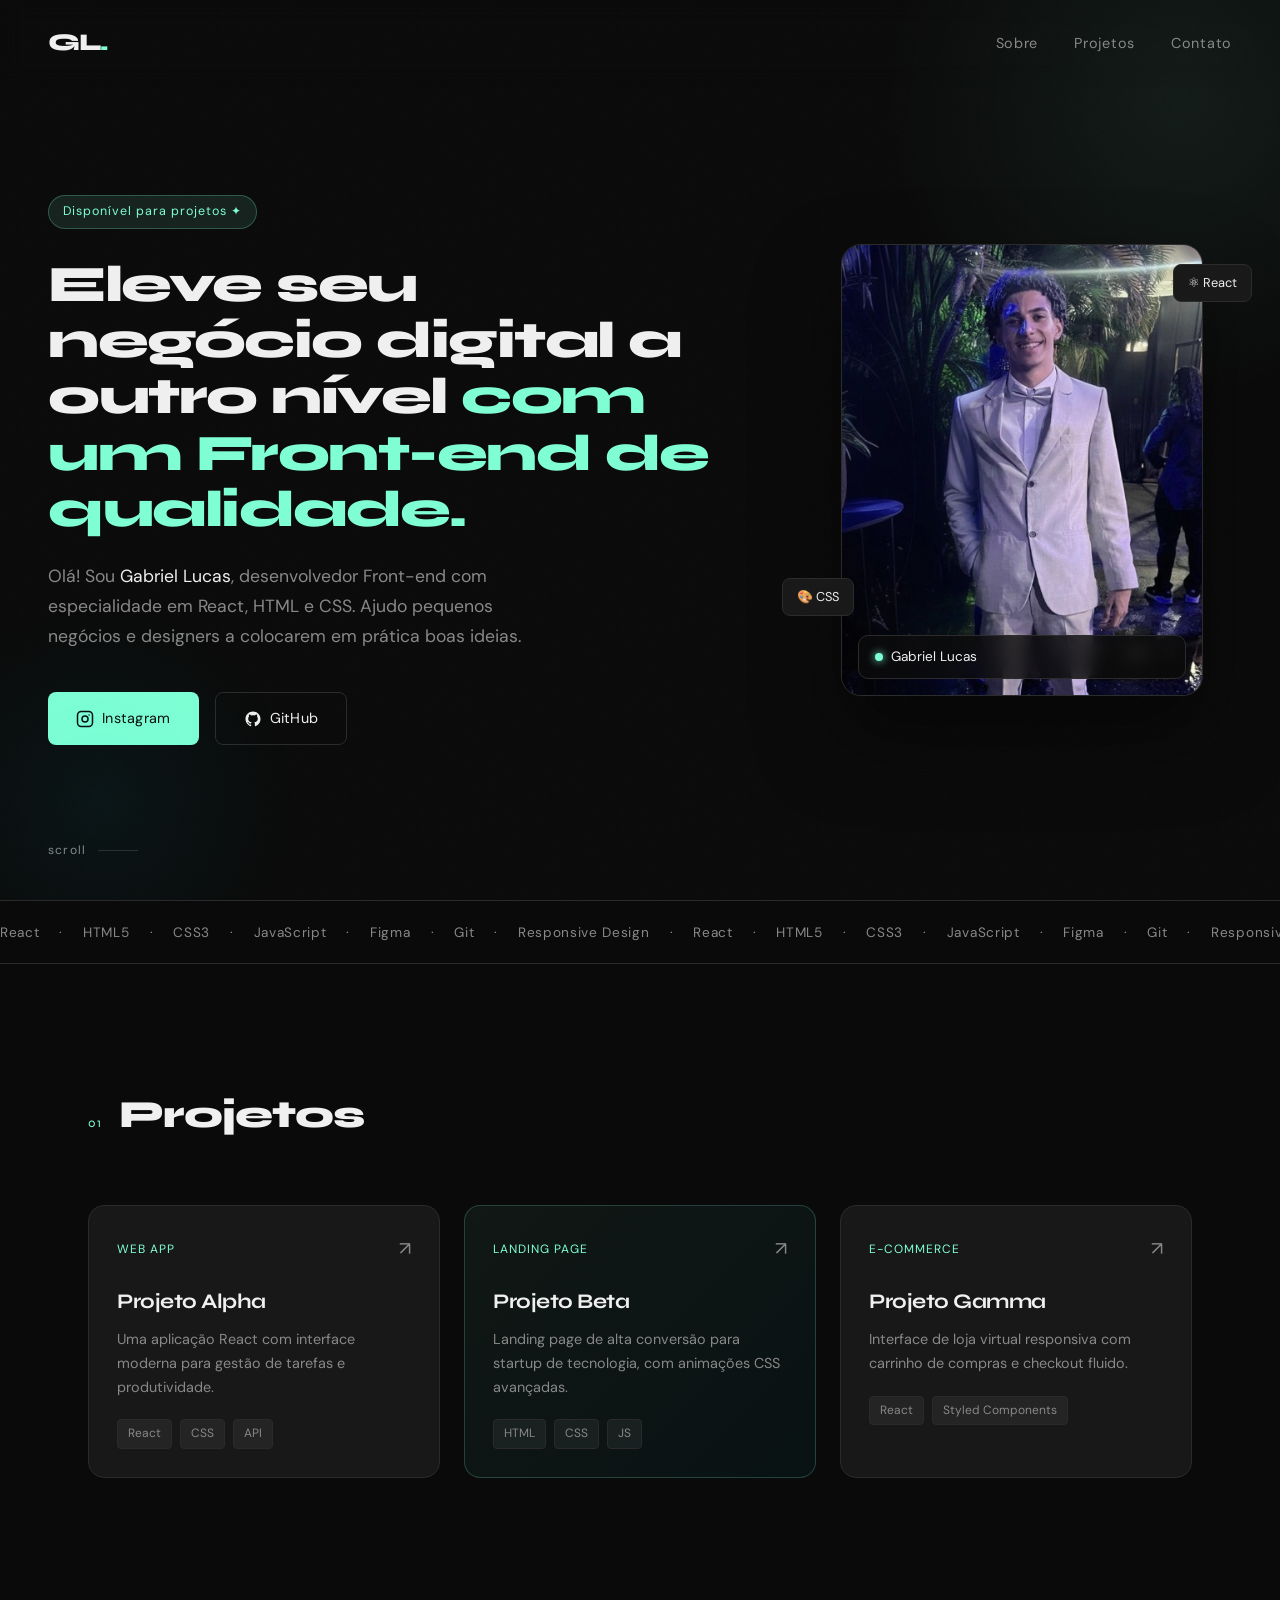
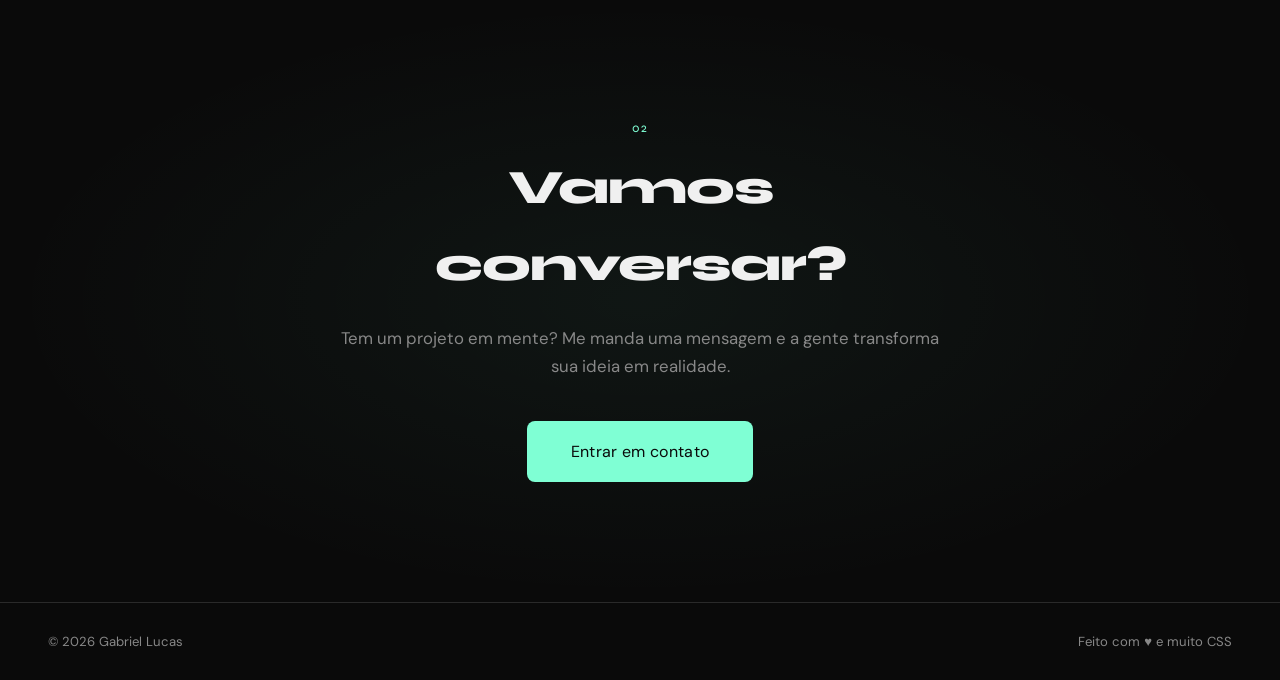
==== index.html @ 49e3d890 "Portfolio" ====
<!DOCTYPE html>
<html lang="pt-br">
<head>
    <meta charset="UTF-8">
    <meta name="viewport" content="width=device-width, initial-scale=1.0">
    <title>Gabriel Lucas — Front-end Developer</title>
    <link rel="preconnect" href="https://fonts.googleapis.com">
    <link href="https://fonts.googleapis.com/css2?family=Syne:wght@400;700;800&family=DM+Sans:ital,wght@0,300;0,400;1,300&display=swap" rel="stylesheet">
    <link rel="stylesheet" href="style.css">
</head>
<body>

    <div class="noise"></div>

    <header>
        <nav>
            <span class="logo">GL<span class="dot">.</span></span>
            <ul>
                <li><a href="#sobre">Sobre</a></li>
                <li><a href="#projetos">Projetos</a></li>
                <li><a href="#contato">Contato</a></li>
            </ul>
        </nav>
    </header>

    <main>
        <!-- HERO -->
        <section class="hero" id="sobre">
            <div class="hero-grid">
                <div class="hero-text">
                    <span class="tag">Disponível para projetos ✦</span>
                    <h1>
                        Eleve seu negócio digital a outro nível
                        <em>com um Front-end de qualidade.</em>
                    </h1>
                    <p>
                        Olá! Sou <strong>Gabriel Lucas</strong>, desenvolvedor Front-end com especialidade em React, HTML e CSS. Ajudo pequenos negócios e designers a colocarem em prática boas ideias.
                    </p>
                    <div class="hero-actions">
                        <a href="https://www.instagram.com/_gabriellucasxp/" class="btn btn-primary" target="_blank">
                            <svg width="18" height="18" fill="none" viewBox="0 0 24 24"><rect x="2" y="2" width="20" height="20" rx="5" stroke="currentColor" stroke-width="2"/><circle cx="12" cy="12" r="4" stroke="currentColor" stroke-width="2"/><circle cx="17.5" cy="6.5" r="1" fill="currentColor"/></svg>
                            Instagram
                        </a>
                        <a href="https://github.com/Biel0603" class="btn btn-outline" target="_blank">
                            <svg width="18" height="18" fill="currentColor" viewBox="0 0 24 24"><path d="M12 2C6.477 2 2 6.484 2 12.017c0 4.425 2.865 8.18 6.839 9.504.5.092.682-.217.682-.483 0-.237-.008-.868-.013-1.703-2.782.605-3.369-1.343-3.369-1.343-.454-1.158-1.11-1.466-1.11-1.466-.908-.62.069-.608.069-.608 1.003.07 1.531 1.032 1.531 1.032.892 1.53 2.341 1.088 2.91.832.092-.647.35-1.088.636-1.338-2.22-.253-4.555-1.113-4.555-4.951 0-1.093.39-1.988 1.029-2.688-.103-.253-.446-1.272.098-2.65 0 0 .84-.27 2.75 1.026A9.564 9.564 0 0112 6.844c.85.004 1.705.115 2.504.337 1.909-1.296 2.747-1.027 2.747-1.027.546 1.379.202 2.398.1 2.651.64.7 1.028 1.595 1.028 2.688 0 3.848-2.339 4.695-4.566 4.943.359.309.678.92.678 1.855 0 1.338-.012 2.419-.012 2.747 0 .268.18.58.688.482A10.019 10.019 0 0022 12.017C22 6.484 17.522 2 12 2z"/></svg>
                            GitHub
                        </a>
                    </div>
                </div>

                <div class="hero-image-wrap">
                    <div class="hero-image-card">
                        <img src="WhatsApp Image 2026-03-03 at 21.47.49.jpeg" alt="Foto de Gabriel Lucas">
                        <div class="card-label">
                            <span class="status-dot"></span>
                            Gabriel Lucas
                        </div>
                    </div>
                    <div class="floating-badge badge-react">⚛ React</div>
                    <div class="floating-badge badge-css">🎨 CSS</div>
                </div>
            </div>

            <div class="scroll-hint">
                <span>scroll</span>
                <div class="scroll-line"></div>
            </div>
        </section>

        <!-- SKILLS -->
        <section class="skills-bar">
            <div class="skills-track">
                <span>React</span><span>·</span>
                <span>HTML5</span><span>·</span>
                <span>CSS3</span><span>·</span>
                <span>JavaScript</span><span>·</span>
                <span>Figma</span><span>·</span>
                <span>Git</span><span>·</span>
                <span>Responsive Design</span><span>·</span>
                <span>React</span><span>·</span>
                <span>HTML5</span><span>·</span>
                <span>CSS3</span><span>·</span>
                <span>JavaScript</span><span>·</span>
                <span>Figma</span><span>·</span>
                <span>Git</span><span>·</span>
                <span>Responsive Design</span><span>·</span>
            </div>
        </section>

        <!-- PROJETOS -->
        <section class="projects" id="projetos">
            <div class="section-header">
                <span class="section-num">01</span>
                <h2>Projetos</h2>
            </div>
            <div class="projects-grid">
                <article class="project-card">
                    <div class="project-top">
                        <span class="project-type">Web App</span>
                        <a href="#" class="project-link">↗</a>
                    </div>
                    <h3>Projeto Alpha</h3>
                    <p>Uma aplicação React com interface moderna para gestão de tarefas e produtividade.</p>
                    <div class="project-tags">
                        <span>React</span><span>CSS</span><span>API</span>
                    </div>
                </article>
                <article class="project-card card-accent">
                    <div class="project-top">
                        <span class="project-type">Landing Page</span>
                        <a href="#" class="project-link">↗</a>
                    </div>
                    <h3>Projeto Beta</h3>
                    <p>Landing page de alta conversão para startup de tecnologia, com animações CSS avançadas.</p>
                    <div class="project-tags">
                        <span>HTML</span><span>CSS</span><span>JS</span>
                    </div>
                </article>
                <article class="project-card">
                    <div class="project-top">
                        <span class="project-type">E-commerce</span>
                        <a href="#" class="project-link">↗</a>
                    </div>
                    <h3>Projeto Gamma</h3>
                    <p>Interface de loja virtual responsiva com carrinho de compras e checkout fluido.</p>
                    <div class="project-tags">
                        <span>React</span><span>Styled Components</span>
                    </div>
                </article>
            </div>
        </section>

        <!-- CONTATO -->
        <section class="contact" id="contato">
            <div class="contact-inner">
                <span class="section-num">02</span>
                <h2>Vamos conversar?</h2>
                <p>Tem um projeto em mente? Me manda uma mensagem e a gente transforma sua ideia em realidade.</p>
                <a href="https://www.instagram.com/_gabriellucasxp/" class="btn btn-primary btn-large" target="_blank">Entrar em contato</a>
            </div>
        </section>
    </main>

    <footer>
        <span>© 2026 Gabriel Lucas</span>
        <span>Feito com ♥ e muito CSS</span>
    </footer>

</body>
</html>
---- style.css ----
/* ===========================
   RESET & VARIABLES
   =========================== */
*, *::before, *::after {
    margin: 0;
    padding: 0;
    box-sizing: border-box;
}

:root {
    --bg: #0a0a0a;
    --bg2: #111111;
    --surface: #181818;
    --border: #2a2a2a;
    --accent: #7fffd4;
    --accent2: #00e5ff;
    --text: #f0f0f0;
    --text-muted: #888;
    --font-display: 'Syne', sans-serif;
    --font-body: 'DM Sans', sans-serif;
}

html { scroll-behavior: smooth; }

body {
    background: var(--bg);
    color: var(--text);
    font-family: var(--font-body);
    font-size: 16px;
    line-height: 1.6;
    overflow-x: hidden;
}

/* Grain overlay */
.noise {
    position: fixed;
    inset: 0;
    z-index: 999;
    pointer-events: none;
    opacity: 0.025;
    background-image: url("data:image/svg+xml,%3Csvg viewBox='0 0 256 256' xmlns='http://www.w3.org/2000/svg'%3E%3Cfilter id='noise'%3E%3CfeTurbulence type='fractalNoise' baseFrequency='0.9' numOctaves='4' stitchTiles='stitch'/%3E%3C/filter%3E%3Crect width='100%25' height='100%25' filter='url(%23noise)'/%3E%3C/svg%3E");
    background-size: 200px;
}

/* ===========================
   HEADER / NAV
   =========================== */
header {
    position: fixed;
    top: 0;
    width: 100%;
    z-index: 100;
    padding: 24px 48px;
    display: flex;
    align-items: center;
    backdrop-filter: blur(12px);
    border-bottom: 1px solid transparent;
    transition: border-color 0.3s, background 0.3s;
}

header.scrolled {
    background: rgba(10,10,10,0.85);
    border-color: var(--border);
}

nav {
    display: flex;
    align-items: center;
    justify-content: space-between;
    width: 100%;
    max-width: 1200px;
    margin: auto;
}

.logo {
    font-family: var(--font-display);
    font-size: 1.5rem;
    font-weight: 800;
    letter-spacing: -1px;
}

.dot { color: var(--accent); }

nav ul {
    display: flex;
    gap: 36px;
    list-style: none;
}

nav a {
    text-decoration: none;
    color: var(--text-muted);
    font-size: 0.9rem;
    letter-spacing: 0.05em;
    transition: color 0.2s;
}

nav a:hover { color: var(--accent); }

/* ===========================
   HERO
   =========================== */
.hero {
    min-height: 100vh;
    display: flex;
    flex-direction: column;
    justify-content: center;
    padding: 120px 48px 80px;
    position: relative;
    overflow: hidden;
}

/* Background glow blobs */
.hero::before {
    content: '';
    position: absolute;
    top: -200px;
    right: -200px;
    width: 600px;
    height: 600px;
    background: radial-gradient(circle, rgba(127,255,212,0.07) 0%, transparent 70%);
    pointer-events: none;
}

.hero::after {
    content: '';
    position: absolute;
    bottom: -100px;
    left: -100px;
    width: 400px;
    height: 400px;
    background: radial-gradient(circle, rgba(0,229,255,0.05) 0%, transparent 70%);
    pointer-events: none;
}

.hero-grid {
    max-width: 1200px;
    margin: auto;
    display: grid;
    grid-template-columns: 1fr 420px;
    gap: 80px;
    align-items: center;
}

.tag {
    display: inline-block;
    background: rgba(127,255,212,0.1);
    border: 1px solid rgba(127,255,212,0.25);
    color: var(--accent);
    font-size: 0.78rem;
    letter-spacing: 0.08em;
    padding: 6px 14px;
    border-radius: 100px;
    margin-bottom: 28px;
    animation: fadeUp 0.6s ease both;
}

h1 {
    font-family: var(--font-display);
    font-size: clamp(2.2rem, 4vw, 3.6rem);
    font-weight: 800;
    line-height: 1.1;
    letter-spacing: -1.5px;
    margin-bottom: 24px;
    animation: fadeUp 0.6s 0.1s ease both;
}

h1 em {
    font-style: normal;
    color: var(--accent);
}

.hero-text p {
    font-size: 1.1rem;
    color: var(--text-muted);
    max-width: 520px;
    line-height: 1.7;
    margin-bottom: 40px;
    animation: fadeUp 0.6s 0.2s ease both;
}

.hero-text p strong {
    color: var(--text);
    font-weight: 400;
}

.hero-actions {
    display: flex;
    gap: 16px;
    flex-wrap: wrap;
    animation: fadeUp 0.6s 0.3s ease both;
}

/* ===========================
   BUTTONS
   =========================== */
.btn {
    display: inline-flex;
    align-items: center;
    gap: 8px;
    padding: 14px 28px;
    border-radius: 8px;
    font-family: var(--font-body);
    font-size: 0.9rem;
    font-weight: 400;
    text-decoration: none;
    cursor: pointer;
    transition: all 0.2s;
    letter-spacing: 0.02em;
}

.btn-primary {
    background: var(--accent);
    color: #0a0a0a;
}

.btn-primary:hover {
    background: #a0ffe6;
    transform: translateY(-2px);
    box-shadow: 0 8px 30px rgba(127,255,212,0.25);
}

.btn-outline {
    background: transparent;
    color: var(--text);
    border: 1px solid var(--border);
}

.btn-outline:hover {
    border-color: var(--accent);
    color: var(--accent);
    transform: translateY(-2px);
}

.btn-large {
    padding: 18px 44px;
    font-size: 1rem;
}

/* ===========================
   HERO IMAGE
   =========================== */
.hero-image-wrap {
    position: relative;
    display: flex;
    justify-content: center;
    animation: fadeUp 0.6s 0.2s ease both;
}

.hero-image-card {
    position: relative;
    border-radius: 20px;
    overflow: hidden;
    border: 1px solid var(--border);
    box-shadow: 0 40px 80px rgba(0,0,0,0.5);
}

.hero-image-card img {
    width: 100%;
    max-width: 360px;
    display: block;
    object-fit: cover;
    aspect-ratio: 4/5;
    filter: grayscale(20%);
    transition: filter 0.4s;
}

.hero-image-card:hover img { filter: grayscale(0%); }

.card-label {
    position: absolute;
    bottom: 16px;
    left: 16px;
    right: 16px;
    background: rgba(10,10,10,0.8);
    backdrop-filter: blur(8px);
    border: 1px solid var(--border);
    border-radius: 10px;
    padding: 10px 16px;
    font-size: 0.85rem;
    display: flex;
    align-items: center;
    gap: 8px;
}

.status-dot {
    width: 8px; height: 8px;
    background: var(--accent);
    border-radius: 50%;
    box-shadow: 0 0 8px var(--accent);
    animation: pulse 2s infinite;
}

.floating-badge {
    position: absolute;
    background: var(--surface);
    border: 1px solid var(--border);
    border-radius: 8px;
    padding: 8px 14px;
    font-size: 0.8rem;
    white-space: nowrap;
    animation: float 3s ease-in-out infinite;
}

.badge-react {
    top: 20px;
    right: -20px;
}

.badge-css {
    bottom: 80px;
    left: -30px;
    animation-delay: 1.5s;
}

/* ===========================
   SCROLL HINT
   =========================== */
.scroll-hint {
    position: absolute;
    bottom: 40px;
    left: 48px;
    display: flex;
    align-items: center;
    gap: 12px;
    color: var(--text-muted);
    font-size: 0.75rem;
    letter-spacing: 0.1em;
}

.scroll-line {
    width: 40px;
    height: 1px;
    background: var(--border);
    position: relative;
    overflow: hidden;
}

.scroll-line::after {
    content: '';
    position: absolute;
    top: 0;
    left: -100%;
    width: 100%;
    height: 100%;
    background: var(--accent);
    animation: scrollSlide 2s ease-in-out infinite;
}

/* ===========================
   SKILLS BAR
   =========================== */
.skills-bar {
    border-top: 1px solid var(--border);
    border-bottom: 1px solid var(--border);
    padding: 18px 0;
    overflow: hidden;
    white-space: nowrap;
}

.skills-track {
    display: inline-flex;
    gap: 20px;
    animation: marquee 20s linear infinite;
    color: var(--text-muted);
    font-size: 0.85rem;
    letter-spacing: 0.05em;
}

/* ===========================
   PROJECTS
   =========================== */
.projects {
    padding: 120px 48px;
    max-width: 1200px;
    margin: auto;
}

.section-header {
    display: flex;
    align-items: baseline;
    gap: 16px;
    margin-bottom: 60px;
}

.section-num {
    font-family: var(--font-display);
    font-size: 0.8rem;
    color: var(--accent);
    letter-spacing: 0.1em;
}

.section-header h2 {
    font-family: var(--font-display);
    font-size: clamp(2rem, 3vw, 2.8rem);
    font-weight: 800;
    letter-spacing: -1px;
}

.projects-grid {
    display: grid;
    grid-template-columns: repeat(auto-fill, minmax(300px, 1fr));
    gap: 24px;
}

.project-card {
    background: var(--surface);
    border: 1px solid var(--border);
    border-radius: 16px;
    padding: 28px;
    transition: border-color 0.3s, transform 0.3s;
    cursor: pointer;
}

.project-card:hover {
    border-color: rgba(127,255,212,0.35);
    transform: translateY(-4px);
}

.card-accent {
    background: linear-gradient(135deg, rgba(127,255,212,0.06), rgba(0,229,255,0.04));
    border-color: rgba(127,255,212,0.2);
}

.project-top {
    display: flex;
    align-items: center;
    justify-content: space-between;
    margin-bottom: 20px;
}

.project-type {
    font-size: 0.75rem;
    color: var(--accent);
    letter-spacing: 0.08em;
    text-transform: uppercase;
}

.project-link {
    font-size: 1.2rem;
    color: var(--text-muted);
    text-decoration: none;
    transition: color 0.2s, transform 0.2s;
    display: inline-block;
}

.project-link:hover {
    color: var(--accent);
    transform: translate(3px, -3px);
}

.project-card h3 {
    font-family: var(--font-display);
    font-size: 1.3rem;
    font-weight: 700;
    margin-bottom: 10px;
    letter-spacing: -0.5px;
}

.project-card p {
    color: var(--text-muted);
    font-size: 0.9rem;
    line-height: 1.65;
    margin-bottom: 20px;
}

.project-tags {
    display: flex;
    gap: 8px;
    flex-wrap: wrap;
}

.project-tags span {
    background: rgba(255,255,255,0.05);
    border: 1px solid var(--border);
    border-radius: 4px;
    padding: 4px 10px;
    font-size: 0.75rem;
    color: var(--text-muted);
}

/* ===========================
   CONTACT
   =========================== */
.contact {
    padding: 120px 48px;
    display: flex;
    justify-content: center;
    text-align: center;
    position: relative;
    overflow: hidden;
}

.contact::before {
    content: '';
    position: absolute;
    inset: 0;
    background: radial-gradient(ellipse at center, rgba(127,255,212,0.05) 0%, transparent 70%);
    pointer-events: none;
}

.contact-inner {
    max-width: 600px;
    position: relative;
}

.contact-inner .section-num {
    display: block;
    margin-bottom: 12px;
}

.contact-inner h2 {
    font-family: var(--font-display);
    font-size: clamp(2rem, 4vw, 3rem);
    font-weight: 800;
    letter-spacing: -1px;
    margin-bottom: 20px;
}

.contact-inner p {
    color: var(--text-muted);
    font-size: 1.05rem;
    margin-bottom: 40px;
    line-height: 1.7;
}

/* ===========================
   FOOTER
   =========================== */
footer {
    border-top: 1px solid var(--border);
    padding: 28px 48px;
    display: flex;
    justify-content: space-between;
    align-items: center;
    font-size: 0.82rem;
    color: var(--text-muted);
    max-width: 100%;
}

/* ===========================
   ANIMATIONS
   =========================== */
@keyframes fadeUp {
    from { opacity: 0; transform: translateY(24px); }
    to   { opacity: 1; transform: translateY(0); }
}

@keyframes float {
    0%, 100% { transform: translateY(0px); }
    50%       { transform: translateY(-8px); }
}

@keyframes pulse {
    0%, 100% { opacity: 1; }
    50%       { opacity: 0.4; }
}

@keyframes scrollSlide {
    0%   { left: -100%; }
    100% { left: 100%; }
}

@keyframes marquee {
    from { transform: translateX(0); }
    to   { transform: translateX(-50%); }
}

/* ===========================
   RESPONSIVE
   =========================== */
@media (max-width: 900px) {
    header { padding: 20px 24px; }

    .hero { padding: 100px 24px 80px; }

    .hero-grid {
        grid-template-columns: 1fr;
        gap: 48px;
    }

    .hero-image-wrap { order: -1; }

    .hero-image-card img { max-width: 280px; }

    .badge-react { right: 10px; }
    .badge-css   { left: 10px; }

    .scroll-hint { display: none; }

    .projects { padding: 80px 24px; }
    .contact  { padding: 80px 24px; }
    footer    { padding: 24px; flex-direction: column; gap: 8px; }

    nav ul { display: none; }
}
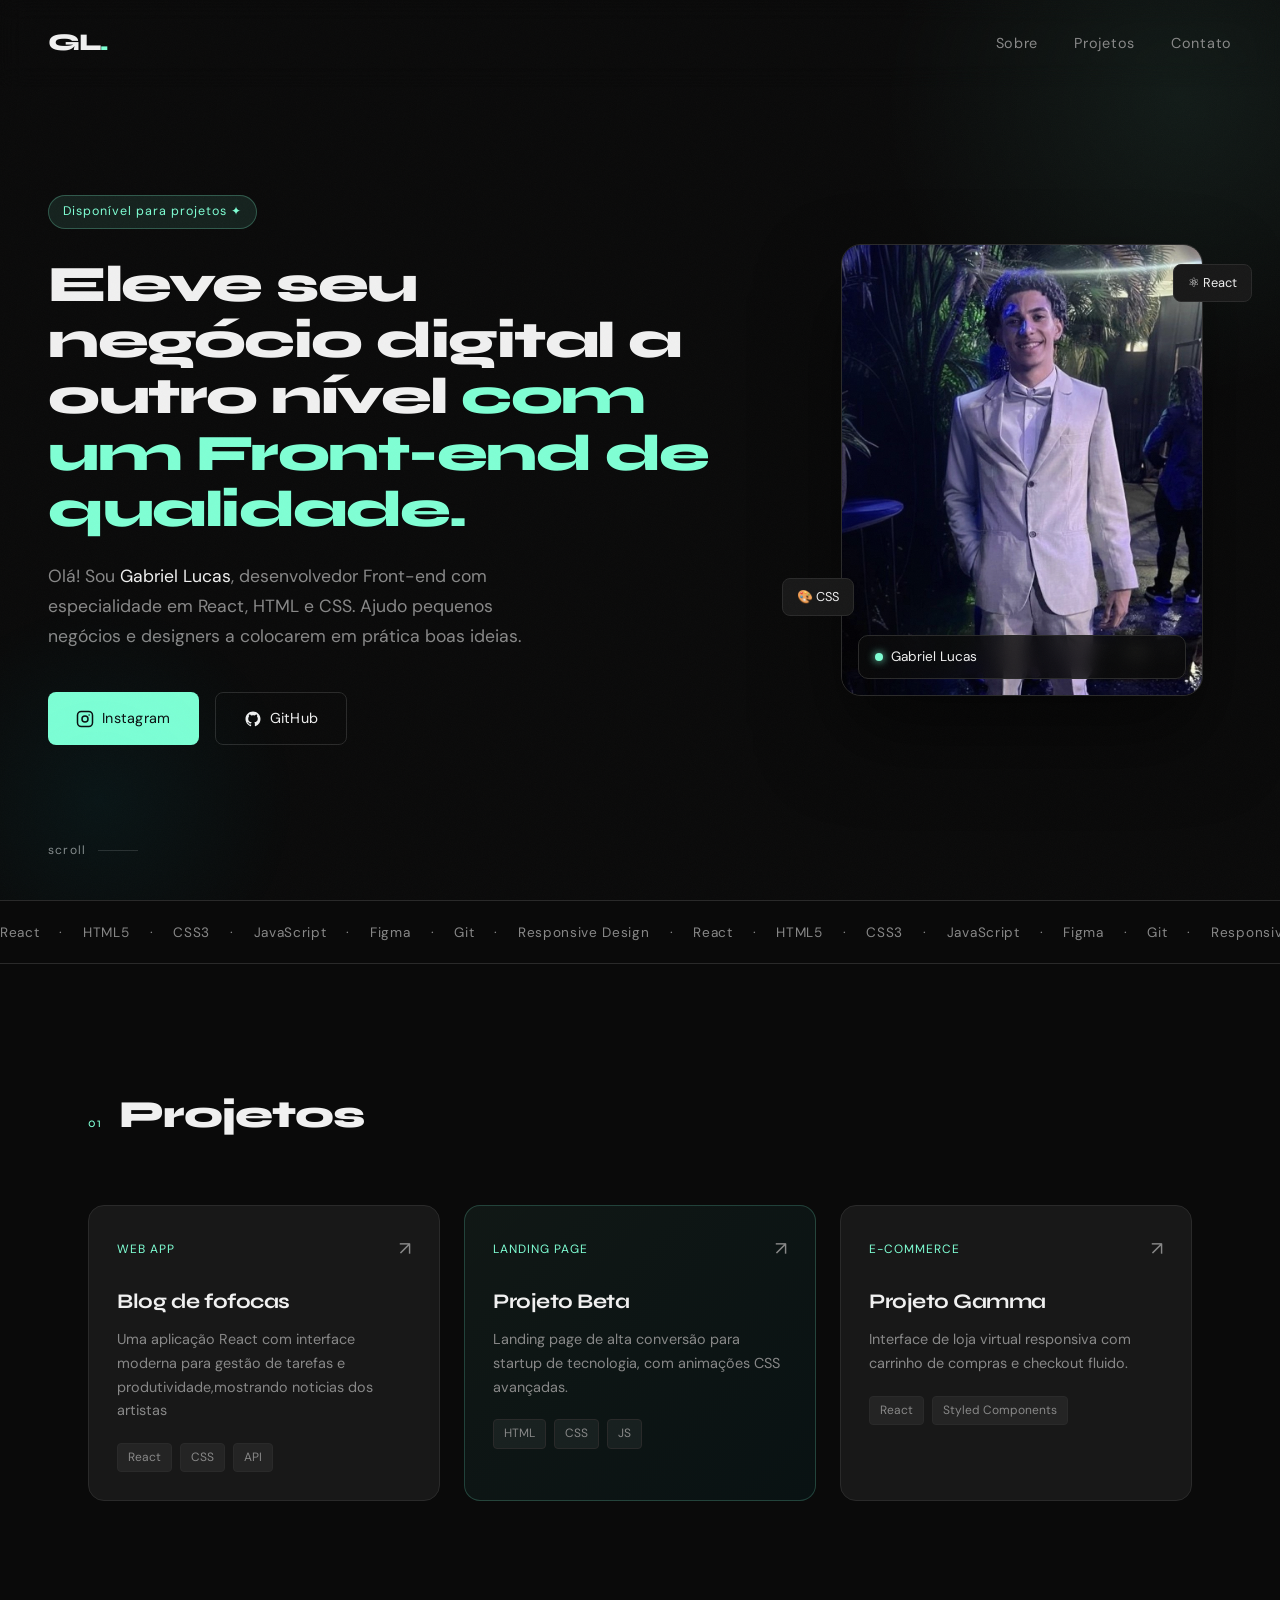
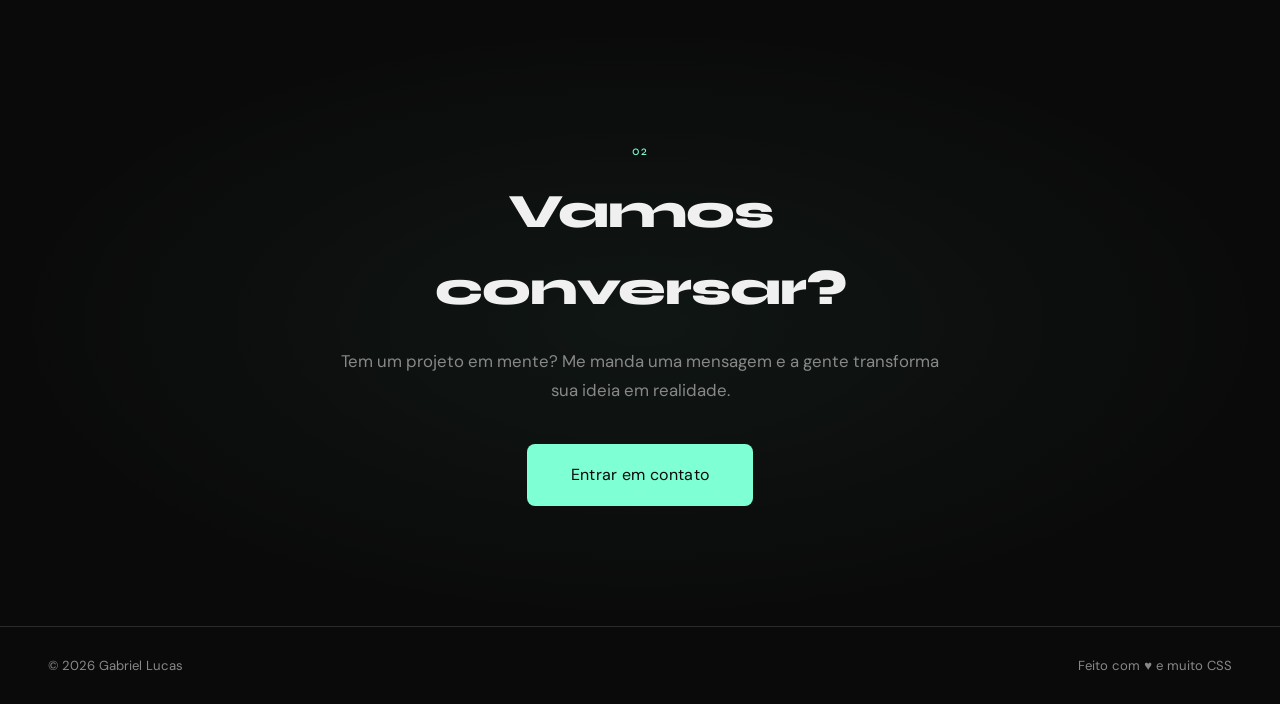
==== commit 9ee38b14: "Portfolio" ====
--- a/index.html
+++ b/index.html
@@ -99,8 +99,8 @@
                         <span class="project-type">Web App</span>
                         <a href="#" class="project-link">↗</a>
                     </div>
-                    <h3>Projeto Alpha</h3>
-                    <p>Uma aplicação React com interface moderna para gestão de tarefas e produtividade.</p>
+                    <h3>Blog de fofocas</h3>
+                    <p>Uma aplicação React com interface moderna para gestão de tarefas e produtividade,mostrando noticias dos artistas</p>
                     <div class="project-tags">
                         <span>React</span><span>CSS</span><span>API</span>
                     </div>
@@ -145,6 +145,6 @@
         <span>© 2026 Gabriel Lucas</span>
         <span>Feito com ♥ e muito CSS</span>
     </footer>
-
+    <script src="protifolio.js"></script>
 </body>
 </html>
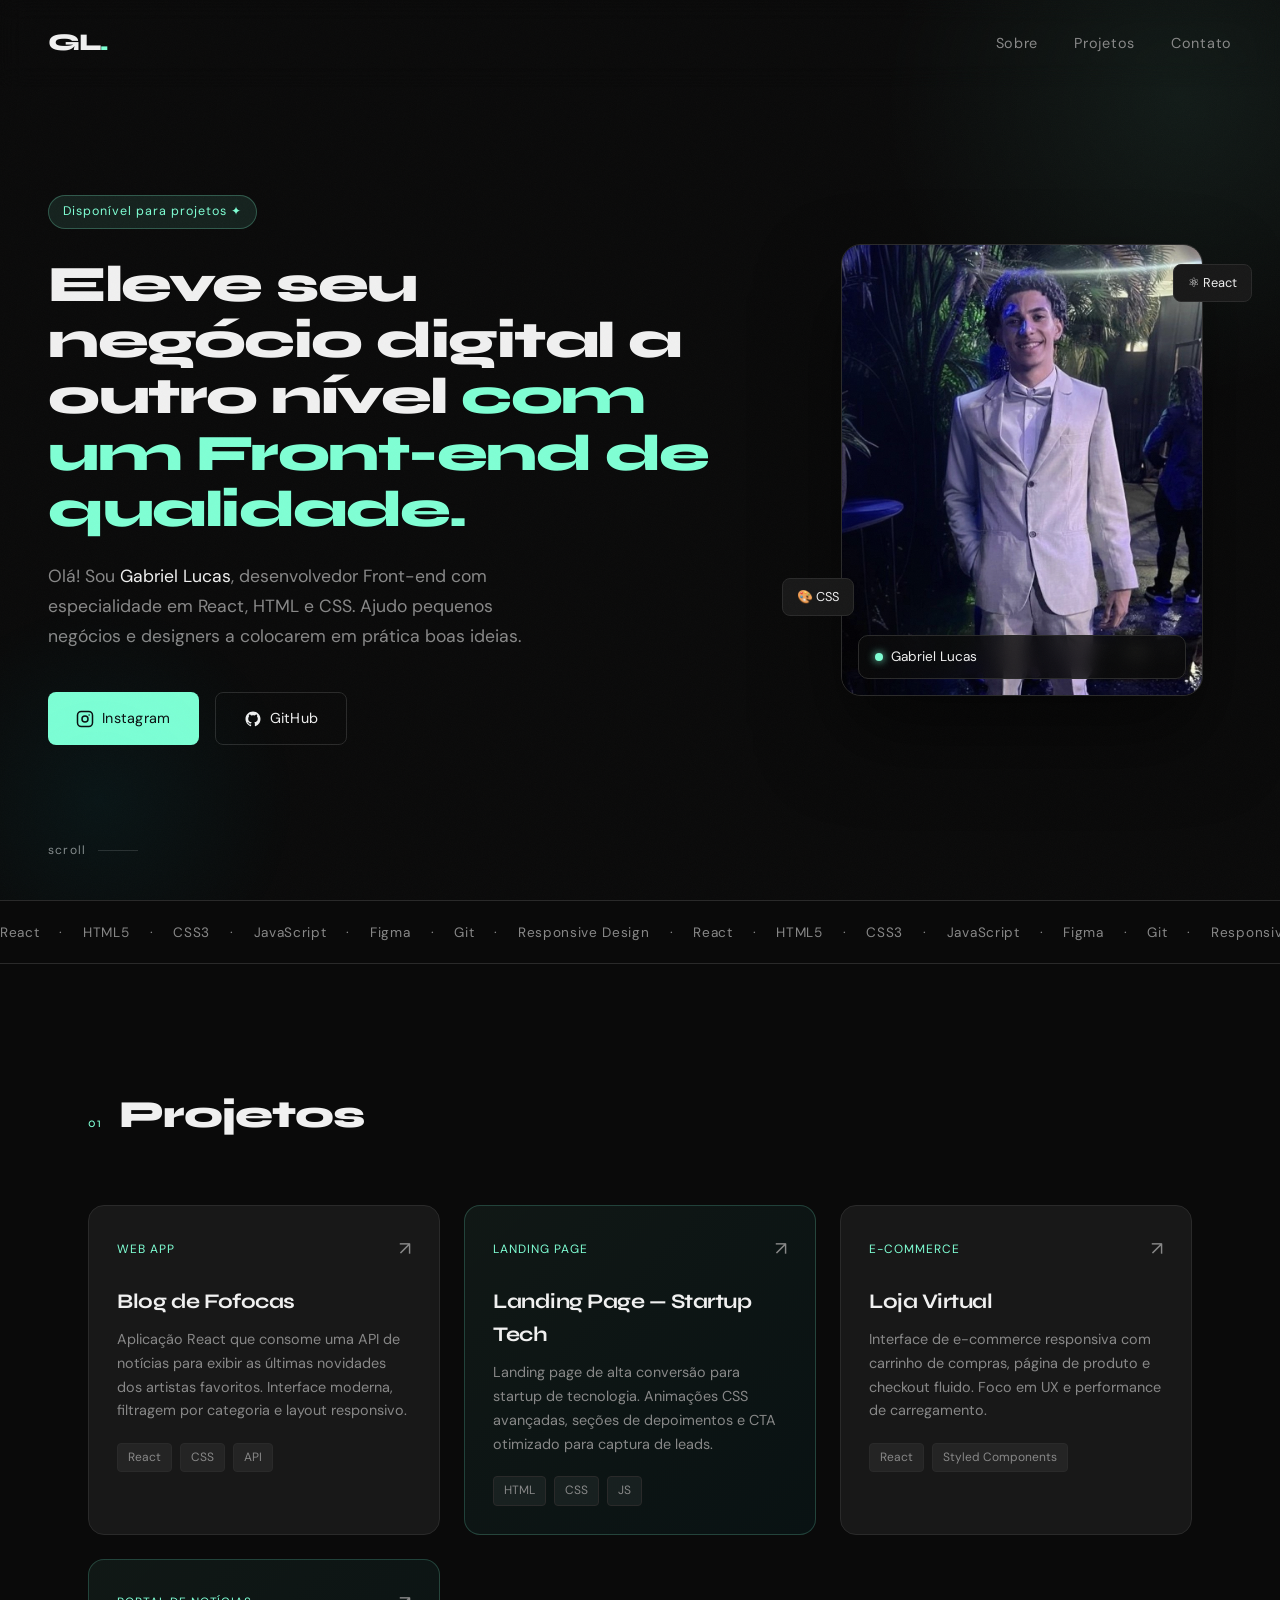
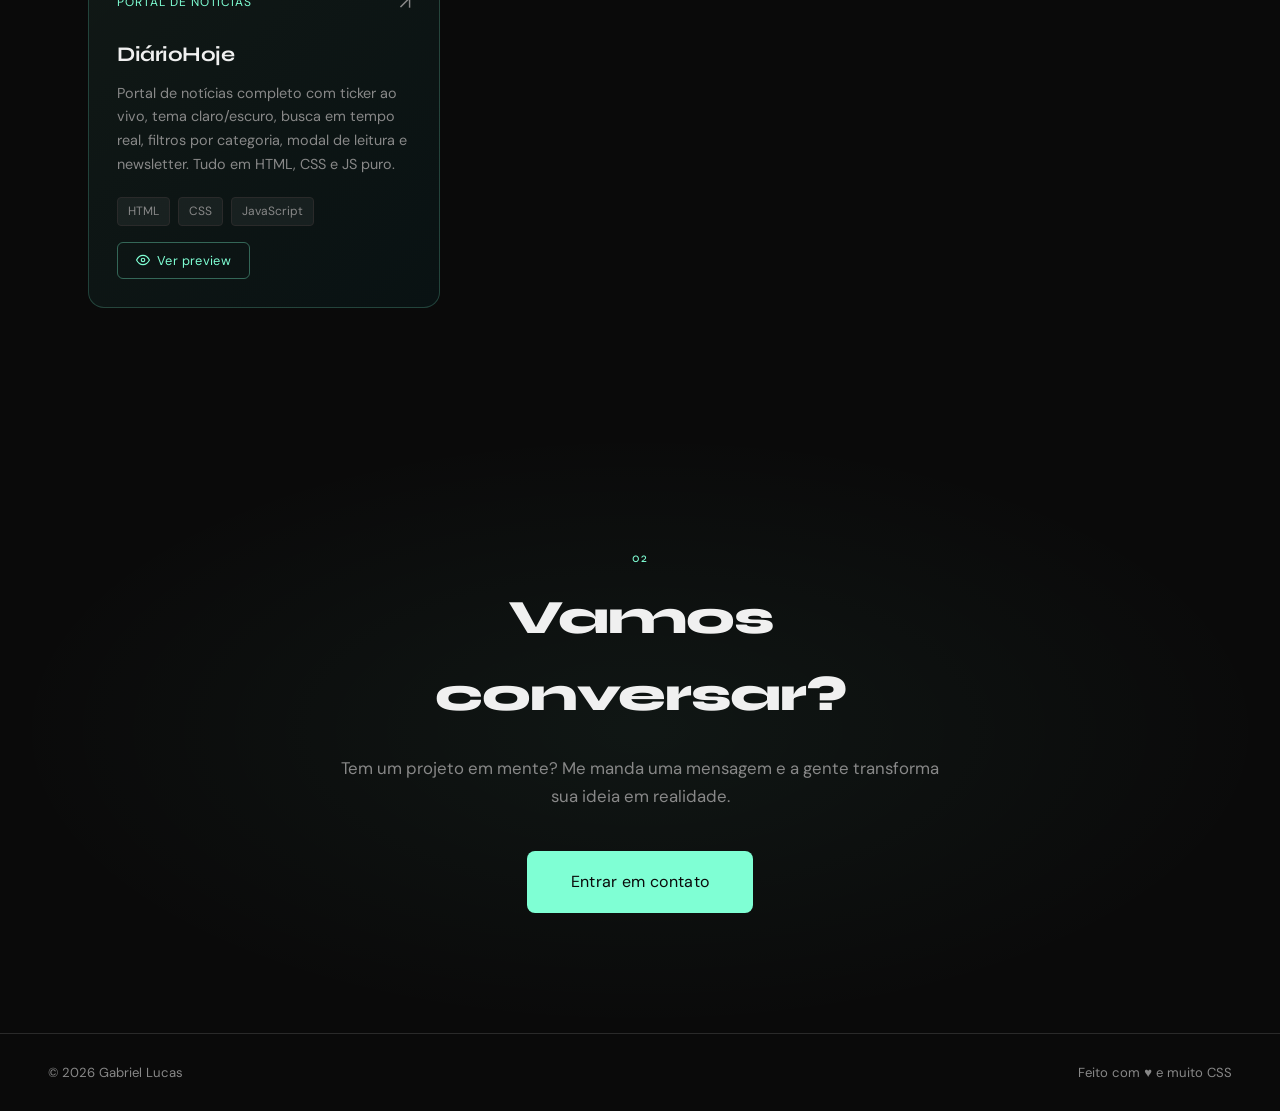
==== commit 586e6fb0: "adiciona diario do dia e protifolio.js" ====
--- a/index.html
+++ b/index.html
@@ -15,13 +15,28 @@
     <header>
         <nav>
             <span class="logo">GL<span class="dot">.</span></span>
-            <ul>
+            <ul class="nav-links">
                 <li><a href="#sobre">Sobre</a></li>
                 <li><a href="#projetos">Projetos</a></li>
                 <li><a href="#contato">Contato</a></li>
             </ul>
+            <!-- HAMBURGUER MENU -->
+            <button class="hamburger" aria-label="Abrir menu" aria-expanded="false">
+                <span></span>
+                <span></span>
+                <span></span>
+            </button>
         </nav>
     </header>
+
+    <!-- MENU MOBILE OVERLAY -->
+    <div class="mobile-menu" aria-hidden="true">
+        <ul>
+            <li><a href="#sobre">Sobre</a></li>
+            <li><a href="#projetos">Projetos</a></li>
+            <li><a href="#contato">Contato</a></li>
+        </ul>
+    </div>
 
     <main>
         <!-- HERO -->
@@ -50,7 +65,8 @@
 
                 <div class="hero-image-wrap">
                     <div class="hero-image-card">
-                        <img src="WhatsApp Image 2026-03-03 at 21.47.49.jpeg" alt="Foto de Gabriel Lucas">
+                        <!-- Renomeie sua foto para "gabriel-lucas.jpg" -->
+                        <img src="gabriel-lucas.jpg" alt="Foto de Gabriel Lucas">
                         <div class="card-label">
                             <span class="status-dot"></span>
                             Gabriel Lucas
@@ -97,35 +113,56 @@
                 <article class="project-card">
                     <div class="project-top">
                         <span class="project-type">Web App</span>
-                        <a href="#" class="project-link">↗</a>
-                    </div>
-                    <h3>Blog de fofocas</h3>
-                    <p>Uma aplicação React com interface moderna para gestão de tarefas e produtividade,mostrando noticias dos artistas</p>
+                        <!-- Substitua o href pelo link real do seu projeto -->
+                        <a href="https://github.com/Biel0603" class="project-link" target="_blank">↗</a>
+                    </div>
+                    <h3>Blog de Fofocas</h3>
+                    <p>Aplicação React que consome uma API de notícias para exibir as últimas novidades dos artistas favoritos. Interface moderna, filtragem por categoria e layout responsivo.</p>
                     <div class="project-tags">
                         <span>React</span><span>CSS</span><span>API</span>
                     </div>
                 </article>
+
                 <article class="project-card card-accent">
                     <div class="project-top">
                         <span class="project-type">Landing Page</span>
-                        <a href="#" class="project-link">↗</a>
-                    </div>
-                    <h3>Projeto Beta</h3>
-                    <p>Landing page de alta conversão para startup de tecnologia, com animações CSS avançadas.</p>
+                        <!-- Substitua o href pelo link real do seu projeto -->
+                        <a href="https://github.com/Biel0603" class="project-link" target="_blank">↗</a>
+                    </div>
+                    <h3>Landing Page — Startup Tech</h3>
+                    <p>Landing page de alta conversão para startup de tecnologia. Animações CSS avançadas, seções de depoimentos e CTA otimizado para captura de leads.</p>
                     <div class="project-tags">
                         <span>HTML</span><span>CSS</span><span>JS</span>
                     </div>
                 </article>
+
                 <article class="project-card">
                     <div class="project-top">
                         <span class="project-type">E-commerce</span>
-                        <a href="#" class="project-link">↗</a>
-                    </div>
-                    <h3>Projeto Gamma</h3>
-                    <p>Interface de loja virtual responsiva com carrinho de compras e checkout fluido.</p>
+                        <!-- Substitua o href pelo link real do seu projeto -->
+                        <a href="https://github.com/Biel0603" class="project-link" target="_blank">↗</a>
+                    </div>
+                    <h3>Loja Virtual</h3>
+                    <p>Interface de e-commerce responsiva com carrinho de compras, página de produto e checkout fluido. Foco em UX e performance de carregamento.</p>
                     <div class="project-tags">
                         <span>React</span><span>Styled Components</span>
                     </div>
+                </article>
+
+                <article class="project-card card-accent">
+                    <div class="project-top">
+                        <span class="project-type">Portal de Notícias</span>
+                        <a href="https://github.com/Biel0603" class="project-link" target="_blank">↗</a>
+                    </div>
+                    <h3>DiárioHoje</h3>
+                    <p>Portal de notícias completo com ticker ao vivo, tema claro/escuro, busca em tempo real, filtros por categoria, modal de leitura e newsletter. Tudo em HTML, CSS e JS puro.</p>
+                    <div class="project-tags">
+                        <span>HTML</span><span>CSS</span><span>JavaScript</span>
+                    </div>
+                    <button class="btn-preview" onclick="abrirPreview('Noticias do dia/index.html', 'DiárioHoje')">
+                        <svg width="14" height="14" fill="none" viewBox="0 0 24 24"><path d="M1 12s4-8 11-8 11 8 11 8-4 8-11 8-11-8-11-8z" stroke="currentColor" stroke-width="2"/><circle cx="12" cy="12" r="3" stroke="currentColor" stroke-width="2"/></svg>
+                        Ver preview
+                    </button>
                 </article>
             </div>
         </section>
@@ -145,6 +182,26 @@
         <span>© 2026 Gabriel Lucas</span>
         <span>Feito com ♥ e muito CSS</span>
     </footer>
+
+    <!-- MODAL DE PREVIEW -->
+    <div class="preview-modal" id="previewModal" aria-hidden="true">
+        <div class="preview-modal-inner">
+            <div class="preview-modal-header">
+                <span class="preview-modal-title" id="previewTitle"></span>
+                <div class="preview-modal-actions">
+                    <a class="preview-open-btn" id="previewOpenLink" target="_blank" title="Abrir em nova aba">
+                        <svg width="15" height="15" fill="none" viewBox="0 0 24 24"><path d="M18 13v6a2 2 0 01-2 2H5a2 2 0 01-2-2V8a2 2 0 012-2h6" stroke="currentColor" stroke-width="2" stroke-linecap="round"/><polyline points="15 3 21 3 21 9" stroke="currentColor" stroke-width="2" stroke-linecap="round" stroke-linejoin="round"/><line x1="10" y1="14" x2="21" y2="3" stroke="currentColor" stroke-width="2" stroke-linecap="round"/></svg>
+                        Abrir site
+                    </a>
+                    <button class="preview-close-btn" onclick="fecharPreview()" title="Fechar">✕</button>
+                </div>
+            </div>
+            <div class="preview-iframe-wrap">
+                <iframe id="previewFrame" src="" title="Preview do projeto" allowfullscreen></iframe>
+            </div>
+        </div>
+    </div>
+
     <script src="protifolio.js"></script>
 </body>
 </html>
--- a/style.css
+++ b/style.css
@@ -49,7 +49,7 @@
     position: fixed;
     top: 0;
     width: 100%;
-    z-index: 100;
+    z-index: 200;
     padding: 24px 48px;
     display: flex;
     align-items: center;
@@ -81,7 +81,7 @@
 
 .dot { color: var(--accent); }
 
-nav ul {
+.nav-links {
     display: flex;
     gap: 36px;
     list-style: none;
@@ -96,6 +96,87 @@
 }
 
 nav a:hover { color: var(--accent); }
+
+/* ===========================
+   HAMBURGUER BUTTON
+   =========================== */
+.hamburger {
+    display: none;
+    flex-direction: column;
+    justify-content: center;
+    gap: 5px;
+    background: none;
+    border: none;
+    cursor: pointer;
+    padding: 6px;
+    z-index: 300;
+}
+
+.hamburger span {
+    display: block;
+    width: 24px;
+    height: 2px;
+    background: var(--text);
+    border-radius: 2px;
+    transition: transform 0.3s ease, opacity 0.3s ease;
+    transform-origin: center;
+}
+
+/* Estado aberto */
+.hamburger.open span:nth-child(1) {
+    transform: translateY(7px) rotate(45deg);
+}
+.hamburger.open span:nth-child(2) {
+    opacity: 0;
+    transform: scaleX(0);
+}
+.hamburger.open span:nth-child(3) {
+    transform: translateY(-7px) rotate(-45deg);
+}
+
+/* ===========================
+   MOBILE MENU OVERLAY
+   =========================== */
+.mobile-menu {
+    position: fixed;
+    inset: 0;
+    z-index: 150;
+    background: rgba(10,10,10,0.97);
+    backdrop-filter: blur(16px);
+    display: flex;
+    align-items: center;
+    justify-content: center;
+    opacity: 0;
+    pointer-events: none;
+    transition: opacity 0.35s ease;
+}
+
+.mobile-menu.open {
+    opacity: 1;
+    pointer-events: all;
+}
+
+.mobile-menu ul {
+    list-style: none;
+    text-align: center;
+    display: flex;
+    flex-direction: column;
+    gap: 36px;
+}
+
+.mobile-menu ul li a {
+    font-family: var(--font-display);
+    font-size: 2.4rem;
+    font-weight: 800;
+    color: var(--text);
+    text-decoration: none;
+    letter-spacing: -1px;
+    transition: color 0.2s;
+}
+
+.mobile-menu ul li a:hover {
+    color: var(--accent);
+}
 
 /* ===========================
    HERO
@@ -110,7 +191,6 @@
     overflow: hidden;
 }
 
-/* Background glow blobs */
 .hero::before {
     content: '';
     position: absolute;
@@ -592,5 +672,156 @@
     .contact  { padding: 80px 24px; }
     footer    { padding: 24px; flex-direction: column; gap: 8px; }
 
-    nav ul { display: none; }
+    /* Esconde nav desktop, mostra hamburguer */
+    .nav-links { display: none; }
+    .hamburger { display: flex; }
+}
+
+/* ===========================
+   BOTÃO PREVIEW
+   =========================== */
+.btn-preview {
+    display: inline-flex;
+    align-items: center;
+    gap: 7px;
+    margin-top: 16px;
+    padding: 9px 18px;
+    background: transparent;
+    border: 1px solid rgba(127,255,212,0.35);
+    border-radius: 6px;
+    color: var(--accent);
+    font-family: var(--font-body);
+    font-size: 0.8rem;
+    cursor: pointer;
+    transition: all 0.2s;
+    letter-spacing: 0.03em;
+}
+
+.btn-preview:hover {
+    background: rgba(127,255,212,0.1);
+    border-color: var(--accent);
+    transform: translateY(-1px);
+}
+
+/* ===========================
+   MODAL DE PREVIEW
+   =========================== */
+.preview-modal {
+    position: fixed;
+    inset: 0;
+    z-index: 500;
+    background: rgba(0,0,0,0.75);
+    backdrop-filter: blur(8px);
+    display: flex;
+    align-items: center;
+    justify-content: center;
+    padding: 24px;
+    opacity: 0;
+    pointer-events: none;
+    transition: opacity 0.3s ease;
+}
+
+.preview-modal.open {
+    opacity: 1;
+    pointer-events: all;
+}
+
+.preview-modal-inner {
+    width: 100%;
+    max-width: 1100px;
+    height: 85vh;
+    background: var(--surface);
+    border: 1px solid var(--border);
+    border-radius: 16px;
+    overflow: hidden;
+    display: flex;
+    flex-direction: column;
+    transform: translateY(20px) scale(0.97);
+    transition: transform 0.3s ease;
+    box-shadow: 0 40px 100px rgba(0,0,0,0.6);
+}
+
+.preview-modal.open .preview-modal-inner {
+    transform: translateY(0) scale(1);
+}
+
+.preview-modal-header {
+    display: flex;
+    align-items: center;
+    justify-content: space-between;
+    padding: 14px 20px;
+    border-bottom: 1px solid var(--border);
+    background: var(--bg2);
+    flex-shrink: 0;
+}
+
+.preview-modal-title {
+    font-family: var(--font-display);
+    font-size: 0.9rem;
+    font-weight: 700;
+    color: var(--text);
+    letter-spacing: -0.3px;
+}
+
+.preview-modal-actions {
+    display: flex;
+    align-items: center;
+    gap: 12px;
+}
+
+.preview-open-btn {
+    display: inline-flex;
+    align-items: center;
+    gap: 6px;
+    padding: 6px 14px;
+    background: rgba(127,255,212,0.1);
+    border: 1px solid rgba(127,255,212,0.3);
+    border-radius: 6px;
+    color: var(--accent);
+    font-size: 0.78rem;
+    text-decoration: none;
+    cursor: pointer;
+    transition: all 0.2s;
+}
+
+.preview-open-btn:hover {
+    background: rgba(127,255,212,0.2);
+}
+
+.preview-close-btn {
+    background: none;
+    border: 1px solid var(--border);
+    border-radius: 6px;
+    color: var(--text-muted);
+    font-size: 0.9rem;
+    width: 32px;
+    height: 32px;
+    display: flex;
+    align-items: center;
+    justify-content: center;
+    cursor: pointer;
+    transition: all 0.2s;
+}
+
+.preview-close-btn:hover {
+    border-color: #e07070;
+    color: #e07070;
+}
+
+.preview-iframe-wrap {
+    flex: 1;
+    overflow: hidden;
+    position: relative;
+}
+
+.preview-iframe-wrap iframe {
+    width: 100%;
+    height: 100%;
+    border: none;
+    display: block;
+}
+
+@media (max-width: 900px) {
+    .preview-modal { padding: 12px; }
+    .preview-modal-inner { height: 90vh; border-radius: 12px; }
 }
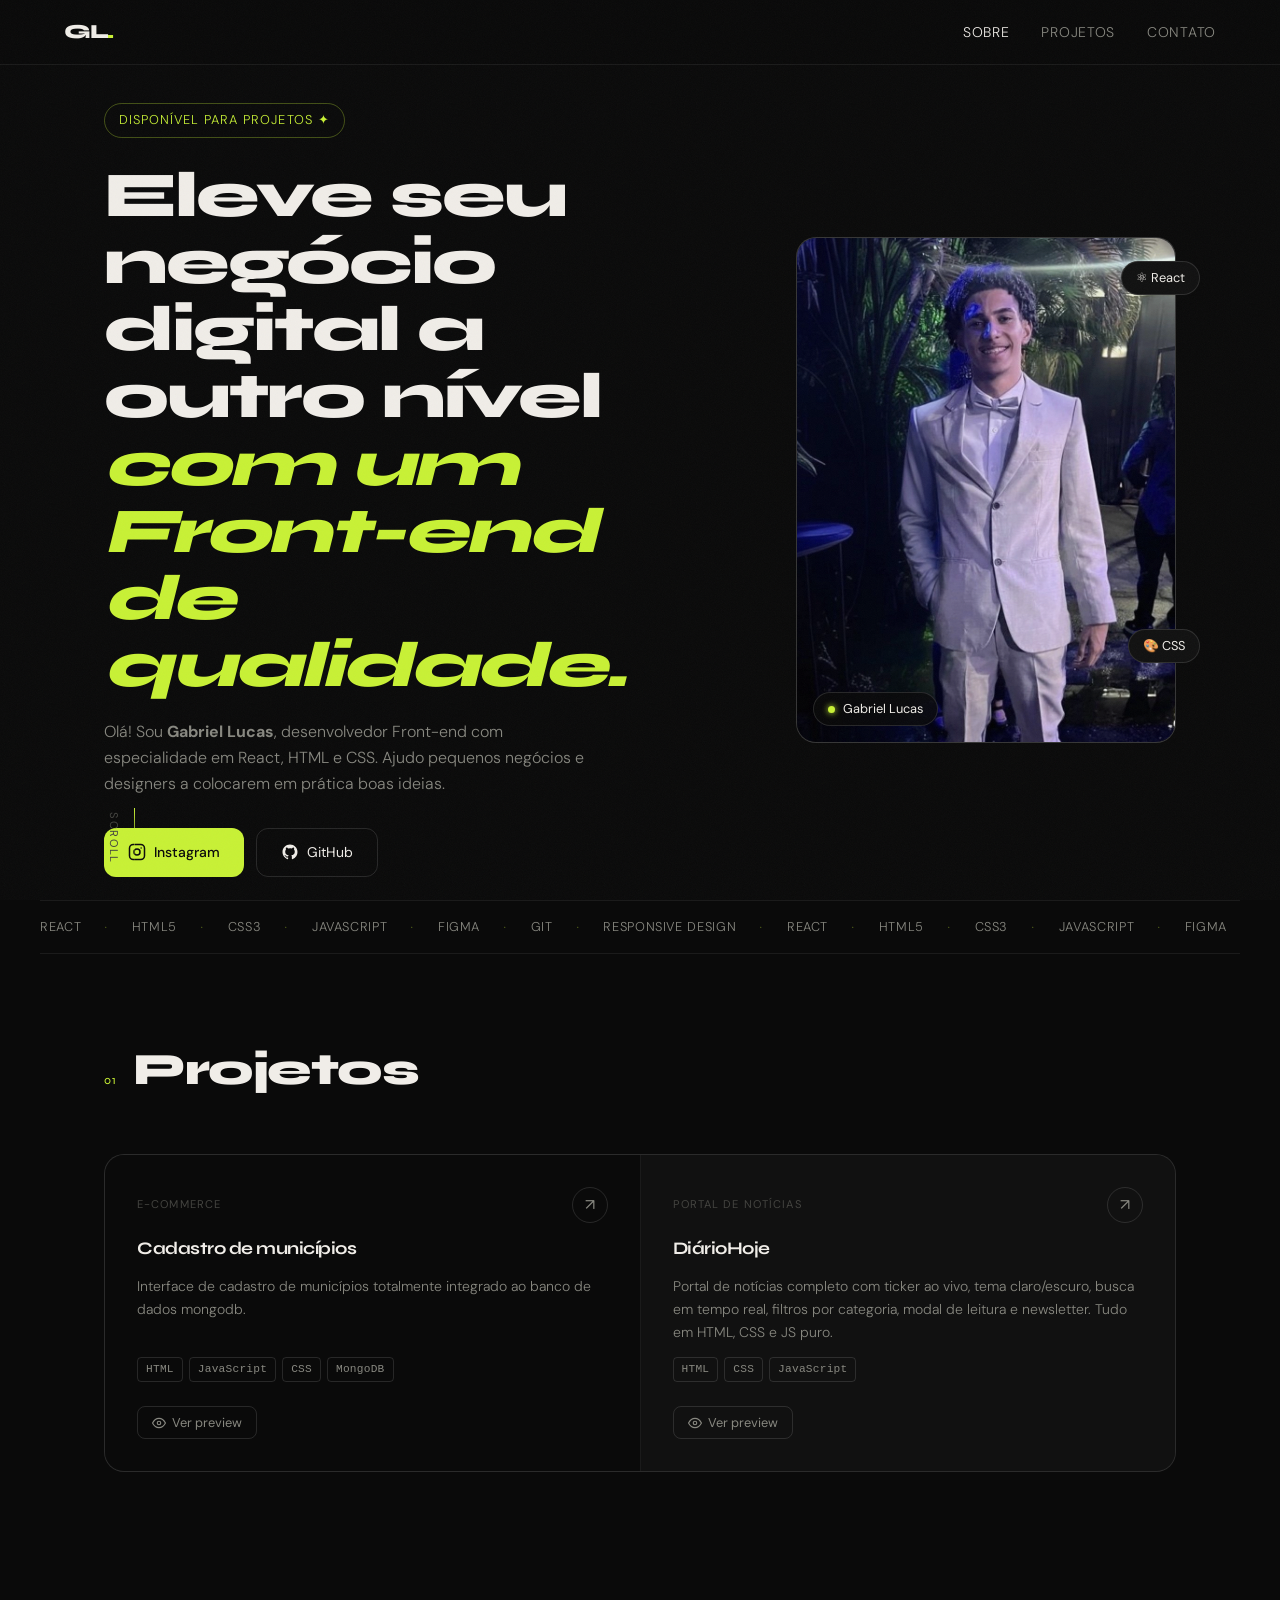
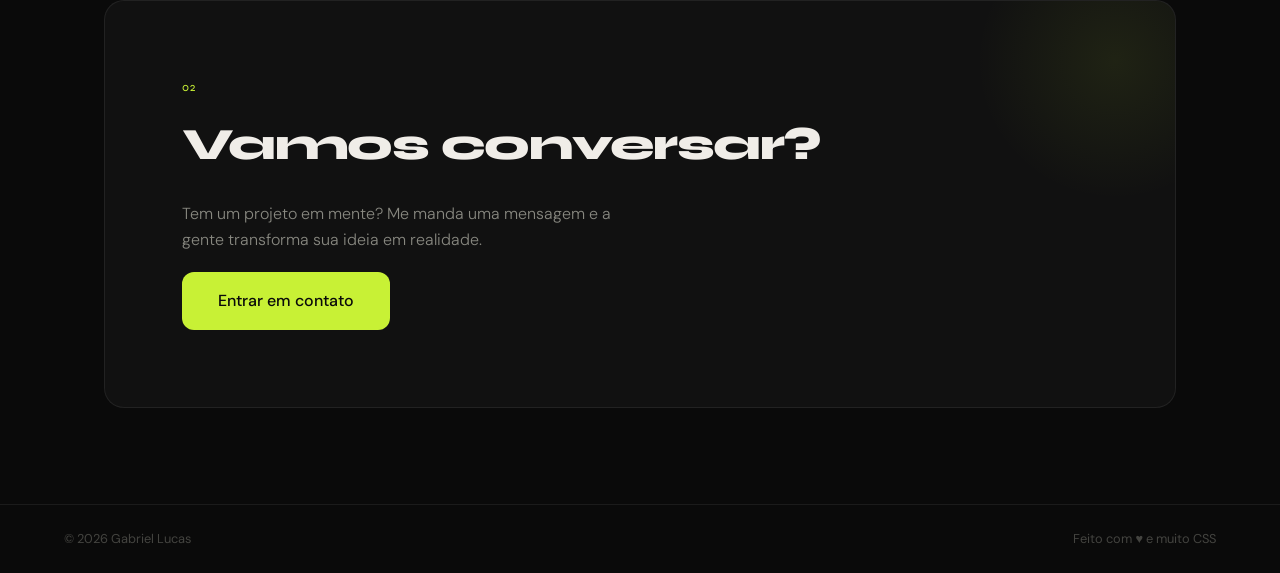
==== commit 10c5a445: "primeiro commit" ====
--- a/index.html
+++ b/index.html
@@ -1,207 +1,185 @@
 <!DOCTYPE html>
 <html lang="pt-br">
 <head>
-    <meta charset="UTF-8">
-    <meta name="viewport" content="width=device-width, initial-scale=1.0">
-    <title>Gabriel Lucas — Front-end Developer</title>
-    <link rel="preconnect" href="https://fonts.googleapis.com">
-    <link href="https://fonts.googleapis.com/css2?family=Syne:wght@400;700;800&family=DM+Sans:ital,wght@0,300;0,400;1,300&display=swap" rel="stylesheet">
-    <link rel="stylesheet" href="style.css">
+  <meta charset="UTF-8">
+  <meta name="viewport" content="width=device-width, initial-scale=1.0">
+  <title>Gabriel Lucas — Front-end Developer</title>
+  <link rel="preconnect" href="https://fonts.googleapis.com">
+  <link href="https://fonts.googleapis.com/css2?family=Syne:wght@400;700;800&family=DM+Sans:ital,wght@0,300;0,400;1,300&display=swap" rel="stylesheet">
+  <link rel="stylesheet" href="style.css">
 </head>
 <body>
 
-    <div class="noise"></div>
+  <div class="noise"></div>
 
-    <header>
-        <nav>
-            <span class="logo">GL<span class="dot">.</span></span>
-            <ul class="nav-links">
-                <li><a href="#sobre">Sobre</a></li>
-                <li><a href="#projetos">Projetos</a></li>
-                <li><a href="#contato">Contato</a></li>
-            </ul>
-            <!-- HAMBURGUER MENU -->
-            <button class="hamburger" aria-label="Abrir menu" aria-expanded="false">
-                <span></span>
-                <span></span>
-                <span></span>
-            </button>
-        </nav>
-    </header>
+  <header>
+    <nav>
+      <span class="logo">GL<span class="dot">.</span></span>
+      <ul class="nav-links">
+        <li><a href="#sobre">Sobre</a></li>
+        <li><a href="#projetos">Projetos</a></li>
+        <li><a href="#contato">Contato</a></li>
+      </ul>
+      <button class="hamburger" aria-label="Abrir menu" aria-expanded="false">
+        <span></span>
+        <span></span>
+        <span></span>
+      </button>
+    </nav>
+  </header>
 
-    <!-- MENU MOBILE OVERLAY -->
-    <div class="mobile-menu" aria-hidden="true">
-        <ul>
-            <li><a href="#sobre">Sobre</a></li>
-            <li><a href="#projetos">Projetos</a></li>
-            <li><a href="#contato">Contato</a></li>
-        </ul>
+  <div class="mobile-menu" aria-hidden="true">
+    <ul>
+      <li><a href="#sobre">Sobre</a></li>
+      <li><a href="#projetos">Projetos</a></li>
+      <li><a href="#contato">Contato</a></li>
+    </ul>
+  </div>
+
+  <main>
+
+    <!-- HERO -->
+    <section class="hero" id="sobre">
+      <div class="hero-grid">
+        <div class="hero-text">
+          <span class="tag">Disponível para projetos ✦</span>
+          <h1>
+            Eleve seu negócio digital a outro nível
+            <em>com um Front-end de qualidade.</em>
+          </h1>
+          <p>
+            Olá! Sou <strong>Gabriel Lucas</strong>, desenvolvedor Front-end com especialidade em React, HTML e CSS. Ajudo pequenos negócios e designers a colocarem em prática boas ideias.
+          </p>
+          <div class="hero-actions">
+            <a href="https://www.instagram.com/_gabriellucasxp/" class="btn btn-primary" target="_blank" rel="noopener">
+              <svg width="18" height="18" fill="none" viewBox="0 0 24 24" aria-hidden="true"><rect x="2" y="2" width="20" height="20" rx="5" stroke="currentColor" stroke-width="2"/><circle cx="12" cy="12" r="4" stroke="currentColor" stroke-width="2"/><circle cx="17.5" cy="6.5" r="1" fill="currentColor"/></svg>
+              Instagram
+            </a>
+            <a href="https://github.com/Biel0603" class="btn btn-outline" target="_blank" rel="noopener">
+              <svg width="18" height="18" fill="currentColor" viewBox="0 0 24 24" aria-hidden="true"><path d="M12 2C6.477 2 2 6.484 2 12.017c0 4.425 2.865 8.18 6.839 9.504.5.092.682-.217.682-.483 0-.237-.008-.868-.013-1.703-2.782.605-3.369-1.343-3.369-1.343-.454-1.158-1.11-1.466-1.11-1.466-.908-.62.069-.608.069-.608 1.003.07 1.531 1.032 1.531 1.032.892 1.53 2.341 1.088 2.91.832.092-.647.35-1.088.636-1.338-2.22-.253-4.555-1.113-4.555-4.951 0-1.093.39-1.988 1.029-2.688-.103-.253-.446-1.272.098-2.65 0 0 .84-.27 2.75 1.026A9.564 9.564 0 0112 6.844c.85.004 1.705.115 2.504.337 1.909-1.296 2.747-1.027 2.747-1.027.546 1.379.202 2.398.1 2.651.64.7 1.028 1.595 1.028 2.688 0 3.848-2.339 4.695-4.566 4.943.359.309.678.92.678 1.855 0 1.338-.012 2.419-.012 2.747 0 .268.18.58.688.482A10.019 10.019 0 0022 12.017C22 6.484 17.522 2 12 2z"/></svg>
+              GitHub
+            </a>
+          </div>
+        </div>
+
+        <div class="hero-image-wrap">
+          <div class="hero-image-card">
+            <img src="img/imagem minha.jpeg" alt="Foto de Gabriel Lucas">
+            <div class="card-label">
+              <span class="status-dot"></span>
+              Gabriel Lucas
+            </div>
+          </div>
+          <div class="floating-badge badge-react">⚛ React</div>
+          <div class="floating-badge badge-css">🎨 CSS</div>
+        </div>
+      </div>
+
+      <div class="scroll-hint">
+        <span>scroll</span>
+        <div class="scroll-line"></div>
+      </div>
+    </section>
+
+    <!-- SKILLS -->
+    <section class="skills-bar" aria-label="Tecnologias">
+      <div class="skills-track" aria-hidden="true">
+        <span>React</span><span>·</span>
+        <span>HTML5</span><span>·</span>
+        <span>CSS3</span><span>·</span>
+        <span>JavaScript</span><span>·</span>
+        <span>Figma</span><span>·</span>
+        <span>Git</span><span>·</span>
+        <span>Responsive Design</span><span>·</span>
+        <span>React</span><span>·</span>
+        <span>HTML5</span><span>·</span>
+        <span>CSS3</span><span>·</span>
+        <span>JavaScript</span><span>·</span>
+        <span>Figma</span><span>·</span>
+        <span>Git</span><span>·</span>
+        <span>Responsive Design</span><span>·</span>
+      </div>
+    </section>
+
+    <!-- PROJETOS -->
+    <section class="projects" id="projetos">
+      <div class="section-header">
+        <span class="section-num">01</span>
+        <h2>Projetos</h2>
+      </div>
+      <div class="projects-grid">
+
+        <article class="project-card">
+          <div class="project-top">
+            <span class="project-type">E-commerce</span>
+            <a href="Cadastro_de_municipios/index.html" class="project-link" target="_blank" rel="noopener" aria-label="Abrir projeto">↗</a>
+          </div>
+          <h3>Cadastro de municípios</h3>
+          <p>Interface de cadastro de municípios totalmente integrado ao banco de dados mongodb.</p>
+          <div class="project-tags">
+            <span>HTML</span><span>JavaScript</span><span>CSS</span> <span>MongoDB</span>
+          </div>
+          <button type="button" class="btn-preview" onclick="abrirPreview('Cadastro_de_municipios/index.html', 'Cadastro de Municípios')">
+            <svg width="14" height="14" fill="none" viewBox="0 0 24 24" aria-hidden="true"><path d="M1 12s4-8 11-8 11 8 11 8-4 8-11 8-11-8-11-8z" stroke="currentColor" stroke-width="2"/><circle cx="12" cy="12" r="3" stroke="currentColor" stroke-width="2"/></svg>
+            Ver preview
+          </button>
+        </article>
+
+        <article class="project-card card-accent">
+          <div class="project-top">
+            <span class="project-type">Portal de Notícias</span>
+            <a href="noticias_do_dia/index.html" class="project-link" target="_blank" rel="noopener" aria-label="Abrir DiárioHoje">↗</a>
+          </div>
+          <h3>DiárioHoje</h3>
+          <p>Portal de notícias completo com ticker ao vivo, tema claro/escuro, busca em tempo real, filtros por categoria, modal de leitura e newsletter. Tudo em HTML, CSS e JS puro.</p>
+          <div class="project-tags">
+            <span>HTML</span><span>CSS</span><span>JavaScript</span>
+          </div>
+          <button type="button" class="btn-preview" onclick="abrirPreview('noticias_do_dia/index.html', 'DiárioHoje')">
+            <svg width="14" height="14" fill="none" viewBox="0 0 24 24" aria-hidden="true"><path d="M1 12s4-8 11-8 11 8 11 8-4 8-11 8-11-8-11-8z" stroke="currentColor" stroke-width="2"/><circle cx="12" cy="12" r="3" stroke="currentColor" stroke-width="2"/></svg>
+            Ver preview
+          </button>
+        </article>
+
+      </div>
+    </section>
+
+    <!-- CONTATO -->
+    <section class="contact" id="contato">
+      <div class="contact-inner">
+        <span class="section-num">02</span>
+        <h2>Vamos conversar?</h2>
+        <p>Tem um projeto em mente? Me manda uma mensagem e a gente transforma sua ideia em realidade.</p>
+        <a href="https://wa.me/5531991345022" class="btn btn-primary btn-large" target="_blank" rel="noopener">Entrar em contato</a>
+      </div>
+    </section>
+
+  </main>
+
+  <footer>
+    <span>© 2026 Gabriel Lucas</span>
+    <span>Feito com ♥ e muito CSS</span>
+  </footer>
+
+  <!-- MODAL DE PREVIEW -->
+  <div class="preview-modal" id="previewModal" aria-modal="true" role="dialog" aria-label="Preview do projeto">
+    <div class="preview-modal-inner">
+      <div class="preview-modal-header">
+        <span class="preview-modal-title" id="previewTitle"></span>
+        <div class="preview-modal-actions">
+          <a class="preview-open-btn" id="previewOpenLink" href="#" target="_blank" rel="noopener">
+            <svg width="15" height="15" fill="none" viewBox="0 0 24 24" aria-hidden="true"><path d="M18 13v6a2 2 0 01-2 2H5a2 2 0 01-2-2V8a2 2 0 012-2h6" stroke="currentColor" stroke-width="2" stroke-linecap="round"/><polyline points="15 3 21 3 21 9" stroke="currentColor" stroke-width="2" stroke-linecap="round" stroke-linejoin="round"/><line x1="10" y1="14" x2="21" y2="3" stroke="currentColor" stroke-width="2" stroke-linecap="round"/></svg>
+            Abrir site
+          </a>
+          <button type="button" class="preview-close-btn" onclick="fecharPreview()" aria-label="Fechar preview">✕</button>
+        </div>
+      </div>
+      <div class="preview-iframe-wrap">
+        <iframe id="previewFrame" src="" title="Preview do projeto" allowfullscreen></iframe>
+      </div>
     </div>
+  </div>
 
-    <main>
-        <!-- HERO -->
-        <section class="hero" id="sobre">
-            <div class="hero-grid">
-                <div class="hero-text">
-                    <span class="tag">Disponível para projetos ✦</span>
-                    <h1>
-                        Eleve seu negócio digital a outro nível
-                        <em>com um Front-end de qualidade.</em>
-                    </h1>
-                    <p>
-                        Olá! Sou <strong>Gabriel Lucas</strong>, desenvolvedor Front-end com especialidade em React, HTML e CSS. Ajudo pequenos negócios e designers a colocarem em prática boas ideias.
-                    </p>
-                    <div class="hero-actions">
-                        <a href="https://www.instagram.com/_gabriellucasxp/" class="btn btn-primary" target="_blank">
-                            <svg width="18" height="18" fill="none" viewBox="0 0 24 24"><rect x="2" y="2" width="20" height="20" rx="5" stroke="currentColor" stroke-width="2"/><circle cx="12" cy="12" r="4" stroke="currentColor" stroke-width="2"/><circle cx="17.5" cy="6.5" r="1" fill="currentColor"/></svg>
-                            Instagram
-                        </a>
-                        <a href="https://github.com/Biel0603" class="btn btn-outline" target="_blank">
-                            <svg width="18" height="18" fill="currentColor" viewBox="0 0 24 24"><path d="M12 2C6.477 2 2 6.484 2 12.017c0 4.425 2.865 8.18 6.839 9.504.5.092.682-.217.682-.483 0-.237-.008-.868-.013-1.703-2.782.605-3.369-1.343-3.369-1.343-.454-1.158-1.11-1.466-1.11-1.466-.908-.62.069-.608.069-.608 1.003.07 1.531 1.032 1.531 1.032.892 1.53 2.341 1.088 2.91.832.092-.647.35-1.088.636-1.338-2.22-.253-4.555-1.113-4.555-4.951 0-1.093.39-1.988 1.029-2.688-.103-.253-.446-1.272.098-2.65 0 0 .84-.27 2.75 1.026A9.564 9.564 0 0112 6.844c.85.004 1.705.115 2.504.337 1.909-1.296 2.747-1.027 2.747-1.027.546 1.379.202 2.398.1 2.651.64.7 1.028 1.595 1.028 2.688 0 3.848-2.339 4.695-4.566 4.943.359.309.678.92.678 1.855 0 1.338-.012 2.419-.012 2.747 0 .268.18.58.688.482A10.019 10.019 0 0022 12.017C22 6.484 17.522 2 12 2z"/></svg>
-                            GitHub
-                        </a>
-                    </div>
-                </div>
-
-                <div class="hero-image-wrap">
-                    <div class="hero-image-card">
-                        <!-- Renomeie sua foto para "gabriel-lucas.jpg" -->
-                        <img src="gabriel-lucas.jpg" alt="Foto de Gabriel Lucas">
-                        <div class="card-label">
-                            <span class="status-dot"></span>
-                            Gabriel Lucas
-                        </div>
-                    </div>
-                    <div class="floating-badge badge-react">⚛ React</div>
-                    <div class="floating-badge badge-css">🎨 CSS</div>
-                </div>
-            </div>
-
-            <div class="scroll-hint">
-                <span>scroll</span>
-                <div class="scroll-line"></div>
-            </div>
-        </section>
-
-        <!-- SKILLS -->
-        <section class="skills-bar">
-            <div class="skills-track">
-                <span>React</span><span>·</span>
-                <span>HTML5</span><span>·</span>
-                <span>CSS3</span><span>·</span>
-                <span>JavaScript</span><span>·</span>
-                <span>Figma</span><span>·</span>
-                <span>Git</span><span>·</span>
-                <span>Responsive Design</span><span>·</span>
-                <span>React</span><span>·</span>
-                <span>HTML5</span><span>·</span>
-                <span>CSS3</span><span>·</span>
-                <span>JavaScript</span><span>·</span>
-                <span>Figma</span><span>·</span>
-                <span>Git</span><span>·</span>
-                <span>Responsive Design</span><span>·</span>
-            </div>
-        </section>
-
-        <!-- PROJETOS -->
-        <section class="projects" id="projetos">
-            <div class="section-header">
-                <span class="section-num">01</span>
-                <h2>Projetos</h2>
-            </div>
-            <div class="projects-grid">
-                <article class="project-card">
-                    <div class="project-top">
-                        <span class="project-type">Web App</span>
-                        <!-- Substitua o href pelo link real do seu projeto -->
-                        <a href="https://github.com/Biel0603" class="project-link" target="_blank">↗</a>
-                    </div>
-                    <h3>Blog de Fofocas</h3>
-                    <p>Aplicação React que consome uma API de notícias para exibir as últimas novidades dos artistas favoritos. Interface moderna, filtragem por categoria e layout responsivo.</p>
-                    <div class="project-tags">
-                        <span>React</span><span>CSS</span><span>API</span>
-                    </div>
-                </article>
-
-                <article class="project-card card-accent">
-                    <div class="project-top">
-                        <span class="project-type">Landing Page</span>
-                        <!-- Substitua o href pelo link real do seu projeto -->
-                        <a href="https://github.com/Biel0603" class="project-link" target="_blank">↗</a>
-                    </div>
-                    <h3>Landing Page — Startup Tech</h3>
-                    <p>Landing page de alta conversão para startup de tecnologia. Animações CSS avançadas, seções de depoimentos e CTA otimizado para captura de leads.</p>
-                    <div class="project-tags">
-                        <span>HTML</span><span>CSS</span><span>JS</span>
-                    </div>
-                </article>
-
-                <article class="project-card">
-                    <div class="project-top">
-                        <span class="project-type">E-commerce</span>
-                        <!-- Substitua o href pelo link real do seu projeto -->
-                        <a href="https://github.com/Biel0603" class="project-link" target="_blank">↗</a>
-                    </div>
-                    <h3>Loja Virtual</h3>
-                    <p>Interface de e-commerce responsiva com carrinho de compras, página de produto e checkout fluido. Foco em UX e performance de carregamento.</p>
-                    <div class="project-tags">
-                        <span>React</span><span>Styled Components</span>
-                    </div>
-                </article>
-
-                <article class="project-card card-accent">
-                    <div class="project-top">
-                        <span class="project-type">Portal de Notícias</span>
-                        <a href="https://github.com/Biel0603" class="project-link" target="_blank">↗</a>
-                    </div>
-                    <h3>DiárioHoje</h3>
-                    <p>Portal de notícias completo com ticker ao vivo, tema claro/escuro, busca em tempo real, filtros por categoria, modal de leitura e newsletter. Tudo em HTML, CSS e JS puro.</p>
-                    <div class="project-tags">
-                        <span>HTML</span><span>CSS</span><span>JavaScript</span>
-                    </div>
-                    <button class="btn-preview" onclick="abrirPreview('Noticias do dia/index.html', 'DiárioHoje')">
-                        <svg width="14" height="14" fill="none" viewBox="0 0 24 24"><path d="M1 12s4-8 11-8 11 8 11 8-4 8-11 8-11-8-11-8z" stroke="currentColor" stroke-width="2"/><circle cx="12" cy="12" r="3" stroke="currentColor" stroke-width="2"/></svg>
-                        Ver preview
-                    </button>
-                </article>
-            </div>
-        </section>
-
-        <!-- CONTATO -->
-        <section class="contact" id="contato">
-            <div class="contact-inner">
-                <span class="section-num">02</span>
-                <h2>Vamos conversar?</h2>
-                <p>Tem um projeto em mente? Me manda uma mensagem e a gente transforma sua ideia em realidade.</p>
-                <a href="https://www.instagram.com/_gabriellucasxp/" class="btn btn-primary btn-large" target="_blank">Entrar em contato</a>
-            </div>
-        </section>
-    </main>
-
-    <footer>
-        <span>© 2026 Gabriel Lucas</span>
-        <span>Feito com ♥ e muito CSS</span>
-    </footer>
-
-    <!-- MODAL DE PREVIEW -->
-    <div class="preview-modal" id="previewModal" aria-hidden="true">
-        <div class="preview-modal-inner">
-            <div class="preview-modal-header">
-                <span class="preview-modal-title" id="previewTitle"></span>
-                <div class="preview-modal-actions">
-                    <a class="preview-open-btn" id="previewOpenLink" target="_blank" title="Abrir em nova aba">
-                        <svg width="15" height="15" fill="none" viewBox="0 0 24 24"><path d="M18 13v6a2 2 0 01-2 2H5a2 2 0 01-2-2V8a2 2 0 012-2h6" stroke="currentColor" stroke-width="2" stroke-linecap="round"/><polyline points="15 3 21 3 21 9" stroke="currentColor" stroke-width="2" stroke-linecap="round" stroke-linejoin="round"/><line x1="10" y1="14" x2="21" y2="3" stroke="currentColor" stroke-width="2" stroke-linecap="round"/></svg>
-                        Abrir site
-                    </a>
-                    <button class="preview-close-btn" onclick="fecharPreview()" title="Fechar">✕</button>
-                </div>
-            </div>
-            <div class="preview-iframe-wrap">
-                <iframe id="previewFrame" src="" title="Preview do projeto" allowfullscreen></iframe>
-            </div>
-        </div>
-    </div>
-
-    <script src="protifolio.js"></script>
+  <script src="portfolio.js"></script>
 </body>
 </html>
--- a/style.css
+++ b/style.css
@@ -1,827 +1,734 @@
-/* ===========================
-   RESET & VARIABLES
-   =========================== */
-*, *::before, *::after {
-    margin: 0;
-    padding: 0;
-    box-sizing: border-box;
-}
+/* ─── RESET & BASE ─────────────────────────── */
+*, *::before, *::after { box-sizing: border-box; margin: 0; padding: 0; }
 
 :root {
-    --bg: #0a0a0a;
-    --bg2: #111111;
-    --surface: #181818;
-    --border: #2a2a2a;
-    --accent: #7fffd4;
-    --accent2: #00e5ff;
-    --text: #f0f0f0;
-    --text-muted: #888;
-    --font-display: 'Syne', sans-serif;
-    --font-body: 'DM Sans', sans-serif;
+  --bg: #0a0a0a;
+  --bg-2: #111111;
+  --bg-3: #1a1a1a;
+  --text: #f0ede8;
+  --text-2: #888880;
+  --text-3: #444440;
+  --accent: #c8f135;
+  --accent-2: #a8d020;
+  --border: rgba(255,255,255,0.07);
+  --border-2: rgba(255,255,255,0.12);
+  --radius: 12px;
+  --radius-lg: 20px;
+  --font-display: 'Syne', sans-serif;
+  --font-body: 'DM Sans', sans-serif;
 }
 
 html { scroll-behavior: smooth; }
 
 body {
-    background: var(--bg);
-    color: var(--text);
-    font-family: var(--font-body);
-    font-size: 16px;
-    line-height: 1.6;
-    overflow-x: hidden;
-}
-
-/* Grain overlay */
+  background: var(--bg);
+  color: var(--text);
+  font-family: var(--font-body);
+  font-size: 16px;
+  line-height: 1.6;
+  overflow-x: hidden;
+  cursor: none;
+}
+
+/* Custom cursor */
+body::after {
+  content: '';
+  position: fixed;
+  width: 10px;
+  height: 10px;
+  background: var(--accent);
+  border-radius: 50%;
+  pointer-events: none;
+  z-index: 9999;
+  transform: translate(-50%, -50%);
+  transition: transform 0.1s;
+  top: var(--cy, -20px);
+  left: var(--cx, -20px);
+}
+
+a, button { cursor: none; }
+
+/* Noise overlay */
 .noise {
-    position: fixed;
-    inset: 0;
-    z-index: 999;
-    pointer-events: none;
-    opacity: 0.025;
-    background-image: url("data:image/svg+xml,%3Csvg viewBox='0 0 256 256' xmlns='http://www.w3.org/2000/svg'%3E%3Cfilter id='noise'%3E%3CfeTurbulence type='fractalNoise' baseFrequency='0.9' numOctaves='4' stitchTiles='stitch'/%3E%3C/filter%3E%3Crect width='100%25' height='100%25' filter='url(%23noise)'/%3E%3C/svg%3E");
-    background-size: 200px;
-}
-
-/* ===========================
-   HEADER / NAV
-   =========================== */
+  position: fixed;
+  inset: 0;
+  pointer-events: none;
+  z-index: 100;
+  opacity: 0.035;
+  background-image: url("data:image/svg+xml,%3Csvg viewBox='0 0 256 256' xmlns='http://www.w3.org/2000/svg'%3E%3Cfilter id='noise'%3E%3CfeTurbulence type='fractalNoise' baseFrequency='0.9' numOctaves='4' stitchTiles='stitch'/%3E%3C/filter%3E%3Crect width='100%25' height='100%25' filter='url(%23noise)'/%3E%3C/svg%3E");
+  background-repeat: repeat;
+  background-size: 200px 200px;
+}
+
+/* ─── TYPOGRAPHY ────────────────────────────── */
+h1, h2, h3, h4 { font-family: var(--font-display); font-weight: 800; }
+
+h1 { font-size: clamp(2.2rem, 5vw, 4rem); line-height: 1.05; letter-spacing: -2px; }
+h2 { font-size: clamp(1.8rem, 3.5vw, 2.8rem); letter-spacing: -1.5px; }
+h3 { font-size: 1.1rem; letter-spacing: -0.5px; font-weight: 700; }
+
+h1 em { font-style: italic; color: var(--accent); }
+
+/* ─── HEADER / NAV ──────────────────────────── */
 header {
-    position: fixed;
-    top: 0;
-    width: 100%;
-    z-index: 200;
-    padding: 24px 48px;
-    display: flex;
-    align-items: center;
-    backdrop-filter: blur(12px);
-    border-bottom: 1px solid transparent;
-    transition: border-color 0.3s, background 0.3s;
-}
-
-header.scrolled {
-    background: rgba(10,10,10,0.85);
-    border-color: var(--border);
+  position: fixed;
+  top: 0; left: 0; right: 0;
+  z-index: 50;
+  padding: 0 clamp(1.5rem, 5vw, 4rem);
+  border-bottom: 1px solid var(--border);
+  backdrop-filter: blur(20px);
+  background: rgba(10,10,10,0.85);
 }
 
 nav {
-    display: flex;
-    align-items: center;
-    justify-content: space-between;
-    width: 100%;
-    max-width: 1200px;
-    margin: auto;
+  display: flex;
+  align-items: center;
+  justify-content: space-between;
+  height: 64px;
+  max-width: 1200px;
+  margin: 0 auto;
 }
 
 .logo {
-    font-family: var(--font-display);
-    font-size: 1.5rem;
-    font-weight: 800;
-    letter-spacing: -1px;
-}
-
-.dot { color: var(--accent); }
+  font-family: var(--font-display);
+  font-size: 1.25rem;
+  font-weight: 800;
+  letter-spacing: -1px;
+}
+.logo .dot { color: var(--accent); }
 
 .nav-links {
-    display: flex;
-    gap: 36px;
-    list-style: none;
-}
-
-nav a {
-    text-decoration: none;
-    color: var(--text-muted);
-    font-size: 0.9rem;
-    letter-spacing: 0.05em;
-    transition: color 0.2s;
-}
-
-nav a:hover { color: var(--accent); }
-
-/* ===========================
-   HAMBURGUER BUTTON
-   =========================== */
+  display: flex;
+  list-style: none;
+  gap: 2rem;
+}
+
+.nav-links a {
+  color: var(--text-2);
+  text-decoration: none;
+  font-size: 0.875rem;
+  font-weight: 300;
+  letter-spacing: 0.05em;
+  text-transform: uppercase;
+  transition: color 0.25s;
+  position: relative;
+}
+
+.nav-links a::after {
+  content: '';
+  position: absolute;
+  bottom: -2px; left: 0;
+  width: 0; height: 1px;
+  background: var(--accent);
+  transition: width 0.3s;
+}
+
+.nav-links a:hover { color: var(--text); }
+.nav-links a:hover::after { width: 100%; }
+
+/* ─── HAMBURGER ─────────────────────────────── */
 .hamburger {
-    display: none;
-    flex-direction: column;
-    justify-content: center;
-    gap: 5px;
-    background: none;
-    border: none;
-    cursor: pointer;
-    padding: 6px;
-    z-index: 300;
+  display: none;
+  flex-direction: column;
+  gap: 5px;
+  background: none;
+  border: none;
+  padding: 4px;
 }
 
 .hamburger span {
-    display: block;
-    width: 24px;
-    height: 2px;
-    background: var(--text);
-    border-radius: 2px;
-    transition: transform 0.3s ease, opacity 0.3s ease;
-    transform-origin: center;
-}
-
-/* Estado aberto */
-.hamburger.open span:nth-child(1) {
-    transform: translateY(7px) rotate(45deg);
-}
-.hamburger.open span:nth-child(2) {
-    opacity: 0;
-    transform: scaleX(0);
-}
-.hamburger.open span:nth-child(3) {
-    transform: translateY(-7px) rotate(-45deg);
-}
-
-/* ===========================
-   MOBILE MENU OVERLAY
-   =========================== */
+  display: block;
+  width: 24px;
+  height: 1.5px;
+  background: var(--text);
+  transition: transform 0.3s, opacity 0.3s;
+}
+
+.hamburger.open span:nth-child(1) { transform: translateY(6.5px) rotate(45deg); }
+.hamburger.open span:nth-child(2) { opacity: 0; }
+.hamburger.open span:nth-child(3) { transform: translateY(-6.5px) rotate(-45deg); }
+
+/* ─── MOBILE MENU ───────────────────────────── */
 .mobile-menu {
-    position: fixed;
-    inset: 0;
-    z-index: 150;
-    background: rgba(10,10,10,0.97);
-    backdrop-filter: blur(16px);
-    display: flex;
-    align-items: center;
-    justify-content: center;
-    opacity: 0;
-    pointer-events: none;
-    transition: opacity 0.35s ease;
-}
-
-.mobile-menu.open {
-    opacity: 1;
-    pointer-events: all;
-}
+  position: fixed;
+  inset: 0;
+  background: var(--bg);
+  z-index: 40;
+  display: flex;
+  align-items: center;
+  justify-content: center;
+  transform: translateX(100%);
+  transition: transform 0.4s cubic-bezier(0.77,0,0.175,1);
+}
+
+.mobile-menu.open { transform: translateX(0); }
 
 .mobile-menu ul {
-    list-style: none;
-    text-align: center;
-    display: flex;
-    flex-direction: column;
-    gap: 36px;
-}
-
-.mobile-menu ul li a {
-    font-family: var(--font-display);
-    font-size: 2.4rem;
-    font-weight: 800;
-    color: var(--text);
-    text-decoration: none;
-    letter-spacing: -1px;
-    transition: color 0.2s;
-}
-
-.mobile-menu ul li a:hover {
-    color: var(--accent);
-}
-
-/* ===========================
-   HERO
-   =========================== */
+  list-style: none;
+  text-align: center;
+  display: flex;
+  flex-direction: column;
+  gap: 2rem;
+}
+
+.mobile-menu a {
+  font-family: var(--font-display);
+  font-size: 3rem;
+  font-weight: 800;
+  color: var(--text);
+  text-decoration: none;
+  letter-spacing: -2px;
+  transition: color 0.2s;
+}
+
+.mobile-menu a:hover { color: var(--accent); }
+
+/* ─── MAIN WRAPPER ──────────────────────────── */
+main {
+  max-width: 1200px;
+  margin: 0 auto;
+  padding: 0 clamp(1.5rem, 5vw, 4rem);
+}
+
+/* ─── HERO ──────────────────────────────────── */
 .hero {
-    min-height: 100vh;
-    display: flex;
-    flex-direction: column;
-    justify-content: center;
-    padding: 120px 48px 80px;
-    position: relative;
-    overflow: hidden;
-}
-
-.hero::before {
-    content: '';
-    position: absolute;
-    top: -200px;
-    right: -200px;
-    width: 600px;
-    height: 600px;
-    background: radial-gradient(circle, rgba(127,255,212,0.07) 0%, transparent 70%);
-    pointer-events: none;
-}
-
-.hero::after {
-    content: '';
-    position: absolute;
-    bottom: -100px;
-    left: -100px;
-    width: 400px;
-    height: 400px;
-    background: radial-gradient(circle, rgba(0,229,255,0.05) 0%, transparent 70%);
-    pointer-events: none;
+  min-height: 100svh;
+  display: flex;
+  flex-direction: column;
+  justify-content: center;
+  padding-top: 80px;
+  position: relative;
 }
 
 .hero-grid {
-    max-width: 1200px;
-    margin: auto;
-    display: grid;
-    grid-template-columns: 1fr 420px;
-    gap: 80px;
-    align-items: center;
+  display: grid;
+  grid-template-columns: 1fr 380px;
+  gap: 4rem;
+  align-items: center;
 }
 
 .tag {
-    display: inline-block;
-    background: rgba(127,255,212,0.1);
-    border: 1px solid rgba(127,255,212,0.25);
-    color: var(--accent);
-    font-size: 0.78rem;
-    letter-spacing: 0.08em;
-    padding: 6px 14px;
-    border-radius: 100px;
-    margin-bottom: 28px;
-    animation: fadeUp 0.6s ease both;
-}
-
-h1 {
-    font-family: var(--font-display);
-    font-size: clamp(2.2rem, 4vw, 3.6rem);
-    font-weight: 800;
-    line-height: 1.1;
-    letter-spacing: -1.5px;
-    margin-bottom: 24px;
-    animation: fadeUp 0.6s 0.1s ease both;
-}
-
-h1 em {
-    font-style: normal;
-    color: var(--accent);
+  display: inline-flex;
+  align-items: center;
+  gap: 8px;
+  font-size: 0.8rem;
+  font-weight: 300;
+  letter-spacing: 0.08em;
+  text-transform: uppercase;
+  color: var(--accent);
+  border: 1px solid rgba(200,241,53,0.3);
+  border-radius: 100px;
+  padding: 6px 14px;
+  margin-bottom: 1.5rem;
+  animation: fadeUp 0.6s ease both;
+}
+
+.hero-text h1 {
+  margin-bottom: 1.25rem;
+  animation: fadeUp 0.6s 0.1s ease both;
 }
 
 .hero-text p {
-    font-size: 1.1rem;
-    color: var(--text-muted);
-    max-width: 520px;
-    line-height: 1.7;
-    margin-bottom: 40px;
-    animation: fadeUp 0.6s 0.2s ease both;
-}
-
-.hero-text p strong {
-    color: var(--text);
-    font-weight: 400;
+  color: var(--text-2);
+  font-weight: 300;
+  max-width: 480px;
+  margin-bottom: 2rem;
+  animation: fadeUp 0.6s 0.2s ease both;
 }
 
 .hero-actions {
-    display: flex;
-    gap: 16px;
-    flex-wrap: wrap;
-    animation: fadeUp 0.6s 0.3s ease both;
-}
-
-/* ===========================
-   BUTTONS
-   =========================== */
+  display: flex;
+  gap: 12px;
+  flex-wrap: wrap;
+  animation: fadeUp 0.6s 0.3s ease both;
+}
+
+/* ─── BUTTONS ───────────────────────────────── */
 .btn {
-    display: inline-flex;
-    align-items: center;
-    gap: 8px;
-    padding: 14px 28px;
-    border-radius: 8px;
-    font-family: var(--font-body);
-    font-size: 0.9rem;
-    font-weight: 400;
-    text-decoration: none;
-    cursor: pointer;
-    transition: all 0.2s;
-    letter-spacing: 0.02em;
-}
+  display: inline-flex;
+  align-items: center;
+  gap: 8px;
+  padding: 12px 24px;
+  border-radius: var(--radius);
+  font-family: var(--font-body);
+  font-size: 0.875rem;
+  font-weight: 400;
+  text-decoration: none;
+  border: none;
+  transition: transform 0.2s, background 0.2s, color 0.2s, opacity 0.2s;
+}
+
+.btn:hover { transform: translateY(-2px); }
+.btn:active { transform: translateY(0); }
 
 .btn-primary {
-    background: var(--accent);
-    color: #0a0a0a;
-}
-
-.btn-primary:hover {
-    background: #a0ffe6;
-    transform: translateY(-2px);
-    box-shadow: 0 8px 30px rgba(127,255,212,0.25);
-}
+  background: var(--accent);
+  color: #0a0a0a;
+  font-weight: 500;
+}
+
+.btn-primary:hover { background: var(--accent-2); }
 
 .btn-outline {
-    background: transparent;
-    color: var(--text);
-    border: 1px solid var(--border);
-}
-
-.btn-outline:hover {
-    border-color: var(--accent);
-    color: var(--accent);
-    transform: translateY(-2px);
-}
+  background: transparent;
+  color: var(--text);
+  border: 1px solid var(--border-2);
+}
+
+.btn-outline:hover { background: var(--bg-3); border-color: var(--text-3); }
 
 .btn-large {
-    padding: 18px 44px;
-    font-size: 1rem;
-}
-
-/* ===========================
-   HERO IMAGE
-   =========================== */
+  padding: 16px 36px;
+  font-size: 1rem;
+}
+
+/* ─── HERO IMAGE ────────────────────────────── */
 .hero-image-wrap {
-    position: relative;
-    display: flex;
-    justify-content: center;
-    animation: fadeUp 0.6s 0.2s ease both;
+  position: relative;
+  animation: fadeUp 0.6s 0.15s ease both;
 }
 
 .hero-image-card {
-    position: relative;
-    border-radius: 20px;
-    overflow: hidden;
-    border: 1px solid var(--border);
-    box-shadow: 0 40px 80px rgba(0,0,0,0.5);
+  position: relative;
+  border-radius: var(--radius-lg);
+  overflow: hidden;
+  border: 1px solid var(--border-2);
+  background: var(--bg-3);
+  aspect-ratio: 3/4;
 }
 
 .hero-image-card img {
-    width: 100%;
-    max-width: 360px;
-    display: block;
-    object-fit: cover;
-    aspect-ratio: 4/5;
-    filter: grayscale(20%);
-    transition: filter 0.4s;
+  width: 100%;
+  height: 100%;
+  object-fit: cover;
+  display: block;
+  filter: grayscale(20%);
+  transition: filter 0.4s;
 }
 
 .hero-image-card:hover img { filter: grayscale(0%); }
 
 .card-label {
-    position: absolute;
-    bottom: 16px;
-    left: 16px;
-    right: 16px;
-    background: rgba(10,10,10,0.8);
-    backdrop-filter: blur(8px);
-    border: 1px solid var(--border);
-    border-radius: 10px;
-    padding: 10px 16px;
-    font-size: 0.85rem;
-    display: flex;
-    align-items: center;
-    gap: 8px;
+  position: absolute;
+  bottom: 1rem; left: 1rem;
+  display: inline-flex;
+  align-items: center;
+  gap: 8px;
+  background: rgba(10,10,10,0.85);
+  backdrop-filter: blur(10px);
+  border: 1px solid var(--border-2);
+  border-radius: 100px;
+  padding: 6px 14px;
+  font-size: 0.8rem;
+  font-weight: 400;
 }
 
 .status-dot {
-    width: 8px; height: 8px;
-    background: var(--accent);
-    border-radius: 50%;
-    box-shadow: 0 0 8px var(--accent);
-    animation: pulse 2s infinite;
+  width: 7px; height: 7px;
+  border-radius: 50%;
+  background: var(--accent);
+  box-shadow: 0 0 6px var(--accent);
+  animation: pulse 2s infinite;
+}
+
+@keyframes pulse {
+  0%, 100% { opacity: 1; }
+  50% { opacity: 0.4; }
 }
 
 .floating-badge {
-    position: absolute;
-    background: var(--surface);
-    border: 1px solid var(--border);
-    border-radius: 8px;
-    padding: 8px 14px;
-    font-size: 0.8rem;
-    white-space: nowrap;
-    animation: float 3s ease-in-out infinite;
+  position: absolute;
+  background: var(--bg-2);
+  border: 1px solid var(--border-2);
+  border-radius: 100px;
+  padding: 6px 14px;
+  font-size: 0.8rem;
+  white-space: nowrap;
+  animation: float 4s ease-in-out infinite;
 }
 
 .badge-react {
-    top: 20px;
-    right: -20px;
+  top: 1.5rem; right: -1.5rem;
+  animation-delay: 0s;
 }
 
 .badge-css {
-    bottom: 80px;
-    left: -30px;
-    animation-delay: 1.5s;
-}
-
-/* ===========================
-   SCROLL HINT
-   =========================== */
+  bottom: 5rem; right: -1.5rem;
+  animation-delay: 1.5s;
+}
+
+@keyframes float {
+  0%, 100% { transform: translateY(0); }
+  50% { transform: translateY(-8px); }
+}
+
+/* ─── SCROLL HINT ───────────────────────────── */
 .scroll-hint {
-    position: absolute;
-    bottom: 40px;
-    left: 48px;
-    display: flex;
-    align-items: center;
-    gap: 12px;
-    color: var(--text-muted);
-    font-size: 0.75rem;
-    letter-spacing: 0.1em;
+  position: absolute;
+  bottom: 2rem; left: 0;
+  display: flex;
+  align-items: center;
+  gap: 12px;
+}
+
+.scroll-hint span {
+  font-size: 0.7rem;
+  letter-spacing: 0.15em;
+  text-transform: uppercase;
+  color: var(--text-3);
+  writing-mode: vertical-rl;
 }
 
 .scroll-line {
-    width: 40px;
-    height: 1px;
-    background: var(--border);
-    position: relative;
-    overflow: hidden;
-}
-
-.scroll-line::after {
-    content: '';
-    position: absolute;
-    top: 0;
-    left: -100%;
-    width: 100%;
-    height: 100%;
-    background: var(--accent);
-    animation: scrollSlide 2s ease-in-out infinite;
-}
-
-/* ===========================
-   SKILLS BAR
-   =========================== */
+  width: 1px;
+  height: 60px;
+  background: linear-gradient(to bottom, var(--accent), transparent);
+  animation: scrollLine 2s ease-in-out infinite;
+}
+
+@keyframes scrollLine {
+  0% { transform: scaleY(0); transform-origin: top; }
+  50% { transform: scaleY(1); transform-origin: top; }
+  51% { transform: scaleY(1); transform-origin: bottom; }
+  100% { transform: scaleY(0); transform-origin: bottom; }
+}
+
+/* ─── SKILLS BAR ────────────────────────────── */
 .skills-bar {
-    border-top: 1px solid var(--border);
-    border-bottom: 1px solid var(--border);
-    padding: 18px 0;
-    overflow: hidden;
-    white-space: nowrap;
+  border-top: 1px solid var(--border);
+  border-bottom: 1px solid var(--border);
+  overflow: hidden;
+  padding: 1rem 0;
+  margin: 0 calc(-1 * clamp(1.5rem, 5vw, 4rem));
 }
 
 .skills-track {
-    display: inline-flex;
-    gap: 20px;
-    animation: marquee 20s linear infinite;
-    color: var(--text-muted);
-    font-size: 0.85rem;
-    letter-spacing: 0.05em;
-}
-
-/* ===========================
-   PROJECTS
-   =========================== */
-.projects {
-    padding: 120px 48px;
-    max-width: 1200px;
-    margin: auto;
-}
-
+  display: flex;
+  align-items: center;
+  gap: 1.5rem;
+  width: max-content;
+  animation: marquee 25s linear infinite;
+  font-size: 0.8rem;
+  font-weight: 300;
+  letter-spacing: 0.05em;
+  text-transform: uppercase;
+  color: var(--text-2);
+}
+
+.skills-track span:nth-child(even) { color: var(--accent); font-size: 0.5rem; }
+
+@keyframes marquee {
+  from { transform: translateX(0); }
+  to { transform: translateX(-50%); }
+}
+
+/* ─── SECTION HEADER ────────────────────────── */
 .section-header {
-    display: flex;
-    align-items: baseline;
-    gap: 16px;
-    margin-bottom: 60px;
+  display: flex;
+  align-items: baseline;
+  gap: 1rem;
+  margin-bottom: 3rem;
+  padding-top: 5rem;
 }
 
 .section-num {
-    font-family: var(--font-display);
-    font-size: 0.8rem;
-    color: var(--accent);
-    letter-spacing: 0.1em;
-}
-
-.section-header h2 {
-    font-family: var(--font-display);
-    font-size: clamp(2rem, 3vw, 2.8rem);
-    font-weight: 800;
-    letter-spacing: -1px;
-}
-
+  font-family: var(--font-display);
+  font-size: 0.75rem;
+  color: var(--accent);
+  letter-spacing: 0.1em;
+}
+
+/* ─── PROJECTS GRID ─────────────────────────── */
 .projects-grid {
-    display: grid;
-    grid-template-columns: repeat(auto-fill, minmax(300px, 1fr));
-    gap: 24px;
+  display: grid;
+  grid-template-columns: repeat(2, 1fr);
+  gap: 1px;
+  border: 1px solid var(--border);
+  border-radius: var(--radius-lg);
+  overflow: hidden;
+  background: var(--border);
 }
 
 .project-card {
-    background: var(--surface);
-    border: 1px solid var(--border);
-    border-radius: 16px;
-    padding: 28px;
-    transition: border-color 0.3s, transform 0.3s;
-    cursor: pointer;
-}
-
-.project-card:hover {
-    border-color: rgba(127,255,212,0.35);
-    transform: translateY(-4px);
-}
+  background: var(--bg);
+  padding: 2rem;
+  display: flex;
+  flex-direction: column;
+  gap: 0.75rem;
+  transition: background 0.3s;
+  position: relative;
+}
+
+.project-card:hover { background: var(--bg-2); }
 
 .card-accent {
-    background: linear-gradient(135deg, rgba(127,255,212,0.06), rgba(0,229,255,0.04));
-    border-color: rgba(127,255,212,0.2);
-}
+  background: var(--bg-2);
+}
+
+.card-accent:hover { background: var(--bg-3); }
 
 .project-top {
-    display: flex;
-    align-items: center;
-    justify-content: space-between;
-    margin-bottom: 20px;
+  display: flex;
+  align-items: center;
+  justify-content: space-between;
 }
 
 .project-type {
-    font-size: 0.75rem;
-    color: var(--accent);
-    letter-spacing: 0.08em;
-    text-transform: uppercase;
+  font-size: 0.7rem;
+  font-weight: 400;
+  letter-spacing: 0.1em;
+  text-transform: uppercase;
+  color: var(--text-3);
 }
 
 .project-link {
-    font-size: 1.2rem;
-    color: var(--text-muted);
-    text-decoration: none;
-    transition: color 0.2s, transform 0.2s;
-    display: inline-block;
+  width: 36px; height: 36px;
+  border: 1px solid var(--border-2);
+  border-radius: 50%;
+  display: flex;
+  align-items: center;
+  justify-content: center;
+  color: var(--text-2);
+  text-decoration: none;
+  font-size: 1rem;
+  transition: background 0.2s, color 0.2s, transform 0.2s;
 }
 
 .project-link:hover {
-    color: var(--accent);
-    transform: translate(3px, -3px);
+  background: var(--accent);
+  color: #0a0a0a;
+  border-color: var(--accent);
+  transform: rotate(45deg);
 }
 
 .project-card h3 {
-    font-family: var(--font-display);
-    font-size: 1.3rem;
-    font-weight: 700;
-    margin-bottom: 10px;
-    letter-spacing: -0.5px;
+  color: var(--text);
 }
 
 .project-card p {
-    color: var(--text-muted);
-    font-size: 0.9rem;
-    line-height: 1.65;
-    margin-bottom: 20px;
+  font-size: 0.875rem;
+  color: var(--text-2);
+  font-weight: 300;
+  line-height: 1.65;
+  flex: 1;
 }
 
 .project-tags {
-    display: flex;
-    gap: 8px;
-    flex-wrap: wrap;
+  display: flex;
+  flex-wrap: wrap;
+  gap: 6px;
+  margin-top: auto;
 }
 
 .project-tags span {
-    background: rgba(255,255,255,0.05);
-    border: 1px solid var(--border);
-    border-radius: 4px;
-    padding: 4px 10px;
-    font-size: 0.75rem;
-    color: var(--text-muted);
-}
-
-/* ===========================
-   CONTACT
-   =========================== */
+  font-size: 0.7rem;
+  font-family: 'DM Mono', 'Courier New', monospace;
+  color: var(--text-2);
+  border: 1px solid var(--border-2);
+  border-radius: 4px;
+  padding: 3px 8px;
+  letter-spacing: 0.02em;
+}
+
+.btn-preview {
+  display: inline-flex;
+  align-items: center;
+  gap: 6px;
+  margin-top: 0.75rem;
+  background: none;
+  border: 1px solid var(--border-2);
+  color: var(--text-2);
+  border-radius: 8px;
+  padding: 7px 14px;
+  font-size: 0.8rem;
+  font-family: var(--font-body);
+  transition: border-color 0.2s, color 0.2s, background 0.2s;
+  width: fit-content;
+}
+
+.btn-preview:hover {
+  border-color: var(--accent);
+  color: var(--accent);
+  background: rgba(200,241,53,0.05);
+}
+
+/* ─── CONTACT ───────────────────────────────── */
 .contact {
-    padding: 120px 48px;
-    display: flex;
-    justify-content: center;
-    text-align: center;
-    position: relative;
-    overflow: hidden;
-}
-
-.contact::before {
-    content: '';
-    position: absolute;
-    inset: 0;
-    background: radial-gradient(ellipse at center, rgba(127,255,212,0.05) 0%, transparent 70%);
-    pointer-events: none;
+  padding: 6rem 0;
+  margin-top: 2rem;
 }
 
 .contact-inner {
-    max-width: 600px;
-    position: relative;
-}
-
-.contact-inner .section-num {
-    display: block;
-    margin-bottom: 12px;
-}
-
-.contact-inner h2 {
-    font-family: var(--font-display);
-    font-size: clamp(2rem, 4vw, 3rem);
-    font-weight: 800;
-    letter-spacing: -1px;
-    margin-bottom: 20px;
-}
+  border: 1px solid var(--border);
+  border-radius: var(--radius-lg);
+  padding: clamp(2.5rem, 6vw, 5rem);
+  background: var(--bg-2);
+  position: relative;
+  overflow: hidden;
+  display: flex;
+  flex-direction: column;
+  align-items: flex-start;
+  gap: 1.25rem;
+}
+
+.contact-inner::before {
+  content: '';
+  position: absolute;
+  top: -80px; right: -80px;
+  width: 280px; height: 280px;
+  background: radial-gradient(circle, rgba(200,241,53,0.08) 0%, transparent 70%);
+  pointer-events: none;
+}
+
+.contact-inner .section-num { margin-bottom: -0.5rem; }
 
 .contact-inner p {
-    color: var(--text-muted);
-    font-size: 1.05rem;
-    margin-bottom: 40px;
-    line-height: 1.7;
-}
-
-/* ===========================
-   FOOTER
-   =========================== */
+  color: var(--text-2);
+  font-weight: 300;
+  max-width: 460px;
+}
+
+/* ─── FOOTER ────────────────────────────────── */
 footer {
-    border-top: 1px solid var(--border);
-    padding: 28px 48px;
-    display: flex;
-    justify-content: space-between;
-    align-items: center;
-    font-size: 0.82rem;
-    color: var(--text-muted);
-    max-width: 100%;
-}
-
-/* ===========================
-   ANIMATIONS
-   =========================== */
+  border-top: 1px solid var(--border);
+  padding: 1.5rem clamp(1.5rem, 5vw, 4rem);
+  display: flex;
+  justify-content: space-between;
+  align-items: center;
+  font-size: 0.8rem;
+  color: var(--text-3);
+  max-width: 100%;
+}
+
+/* ─── PREVIEW MODAL ─────────────────────────── */
+.preview-modal {
+  position: fixed;
+  inset: 0;
+  background: rgba(0,0,0,0.9);
+  z-index: 200;
+  display: flex;
+  align-items: center;
+  justify-content: center;
+  padding: 1.5rem;
+  opacity: 0;
+  pointer-events: none;
+  transition: opacity 0.3s;
+  backdrop-filter: blur(8px);
+}
+
+.preview-modal.open {
+  opacity: 1;
+  pointer-events: all;
+}
+
+.preview-modal-inner {
+  background: var(--bg-2);
+  border: 1px solid var(--border-2);
+  border-radius: var(--radius-lg);
+  width: 100%;
+  max-width: 960px;
+  height: 80vh;
+  display: flex;
+  flex-direction: column;
+  overflow: hidden;
+}
+
+.preview-modal-header {
+  display: flex;
+  align-items: center;
+  justify-content: space-between;
+  padding: 0.875rem 1.25rem;
+  border-bottom: 1px solid var(--border);
+}
+
+.preview-modal-title {
+  font-size: 0.875rem;
+  font-weight: 500;
+  color: var(--text-2);
+}
+
+.preview-modal-actions {
+  display: flex;
+  align-items: center;
+  gap: 0.75rem;
+}
+
+.preview-open-btn {
+  display: inline-flex;
+  align-items: center;
+  gap: 6px;
+  font-size: 0.8rem;
+  color: var(--text-2);
+  text-decoration: none;
+  border: 1px solid var(--border-2);
+  border-radius: 8px;
+  padding: 5px 12px;
+  transition: color 0.2s, border-color 0.2s;
+}
+
+.preview-open-btn:hover { color: var(--accent); border-color: var(--accent); }
+
+.preview-close-btn {
+  width: 30px; height: 30px;
+  border: 1px solid var(--border-2);
+  border-radius: 8px;
+  background: none;
+  color: var(--text-2);
+  font-size: 0.875rem;
+  display: flex;
+  align-items: center;
+  justify-content: center;
+  transition: background 0.2s, color 0.2s;
+}
+
+.preview-close-btn:hover { background: var(--bg-3); color: var(--text); }
+
+.preview-iframe-wrap {
+  flex: 1;
+  overflow: hidden;
+}
+
+.preview-iframe-wrap iframe {
+  width: 100%;
+  height: 100%;
+  border: none;
+  background: #fff;
+}
+
+/* ─── ANIMATIONS ────────────────────────────── */
 @keyframes fadeUp {
-    from { opacity: 0; transform: translateY(24px); }
-    to   { opacity: 1; transform: translateY(0); }
-}
-
-@keyframes float {
-    0%, 100% { transform: translateY(0px); }
-    50%       { transform: translateY(-8px); }
-}
-
-@keyframes pulse {
-    0%, 100% { opacity: 1; }
-    50%       { opacity: 0.4; }
-}
-
-@keyframes scrollSlide {
-    0%   { left: -100%; }
-    100% { left: 100%; }
-}
-
-@keyframes marquee {
-    from { transform: translateX(0); }
-    to   { transform: translateX(-50%); }
-}
-
-/* ===========================
-   RESPONSIVE
-   =========================== */
+  from { opacity: 0; transform: translateY(20px); }
+  to { opacity: 1; transform: translateY(0); }
+}
+
+/* ─── RESPONSIVE ────────────────────────────── */
 @media (max-width: 900px) {
-    header { padding: 20px 24px; }
-
-    .hero { padding: 100px 24px 80px; }
-
-    .hero-grid {
-        grid-template-columns: 1fr;
-        gap: 48px;
-    }
-
-    .hero-image-wrap { order: -1; }
-
-    .hero-image-card img { max-width: 280px; }
-
-    .badge-react { right: 10px; }
-    .badge-css   { left: 10px; }
-
-    .scroll-hint { display: none; }
-
-    .projects { padding: 80px 24px; }
-    .contact  { padding: 80px 24px; }
-    footer    { padding: 24px; flex-direction: column; gap: 8px; }
-
-    /* Esconde nav desktop, mostra hamburguer */
-    .nav-links { display: none; }
-    .hamburger { display: flex; }
-}
-
-/* ===========================
-   BOTÃO PREVIEW
-   =========================== */
-.btn-preview {
-    display: inline-flex;
-    align-items: center;
-    gap: 7px;
-    margin-top: 16px;
-    padding: 9px 18px;
-    background: transparent;
-    border: 1px solid rgba(127,255,212,0.35);
-    border-radius: 6px;
-    color: var(--accent);
-    font-family: var(--font-body);
-    font-size: 0.8rem;
-    cursor: pointer;
-    transition: all 0.2s;
-    letter-spacing: 0.03em;
-}
-
-.btn-preview:hover {
-    background: rgba(127,255,212,0.1);
-    border-color: var(--accent);
-    transform: translateY(-1px);
-}
-
-/* ===========================
-   MODAL DE PREVIEW
-   =========================== */
-.preview-modal {
-    position: fixed;
-    inset: 0;
-    z-index: 500;
-    background: rgba(0,0,0,0.75);
-    backdrop-filter: blur(8px);
-    display: flex;
-    align-items: center;
-    justify-content: center;
-    padding: 24px;
-    opacity: 0;
-    pointer-events: none;
-    transition: opacity 0.3s ease;
-}
-
-.preview-modal.open {
-    opacity: 1;
-    pointer-events: all;
-}
-
-.preview-modal-inner {
-    width: 100%;
-    max-width: 1100px;
-    height: 85vh;
-    background: var(--surface);
-    border: 1px solid var(--border);
-    border-radius: 16px;
-    overflow: hidden;
-    display: flex;
-    flex-direction: column;
-    transform: translateY(20px) scale(0.97);
-    transition: transform 0.3s ease;
-    box-shadow: 0 40px 100px rgba(0,0,0,0.6);
-}
-
-.preview-modal.open .preview-modal-inner {
-    transform: translateY(0) scale(1);
-}
-
-.preview-modal-header {
-    display: flex;
-    align-items: center;
-    justify-content: space-between;
-    padding: 14px 20px;
-    border-bottom: 1px solid var(--border);
-    background: var(--bg2);
-    flex-shrink: 0;
-}
-
-.preview-modal-title {
-    font-family: var(--font-display);
-    font-size: 0.9rem;
-    font-weight: 700;
-    color: var(--text);
-    letter-spacing: -0.3px;
-}
-
-.preview-modal-actions {
-    display: flex;
-    align-items: center;
-    gap: 12px;
-}
-
-.preview-open-btn {
-    display: inline-flex;
-    align-items: center;
-    gap: 6px;
-    padding: 6px 14px;
-    background: rgba(127,255,212,0.1);
-    border: 1px solid rgba(127,255,212,0.3);
-    border-radius: 6px;
-    color: var(--accent);
-    font-size: 0.78rem;
-    text-decoration: none;
-    cursor: pointer;
-    transition: all 0.2s;
-}
-
-.preview-open-btn:hover {
-    background: rgba(127,255,212,0.2);
-}
-
-.preview-close-btn {
-    background: none;
-    border: 1px solid var(--border);
-    border-radius: 6px;
-    color: var(--text-muted);
-    font-size: 0.9rem;
-    width: 32px;
-    height: 32px;
-    display: flex;
-    align-items: center;
-    justify-content: center;
-    cursor: pointer;
-    transition: all 0.2s;
-}
-
-.preview-close-btn:hover {
-    border-color: #e07070;
-    color: #e07070;
-}
-
-.preview-iframe-wrap {
-    flex: 1;
-    overflow: hidden;
-    position: relative;
-}
-
-.preview-iframe-wrap iframe {
-    width: 100%;
-    height: 100%;
-    border: none;
-    display: block;
-}
-
-@media (max-width: 900px) {
-    .preview-modal { padding: 12px; }
-    .preview-modal-inner { height: 90vh; border-radius: 12px; }
+  .hero-grid {
+    grid-template-columns: 1fr;
+    gap: 3rem;
+  }
+
+  .hero-image-wrap {
+    max-width: 340px;
+    margin: 0 auto;
+  }
+
+  .badge-react, .badge-css { right: -0.5rem; }
+
+  .nav-links { display: none; }
+  .hamburger { display: flex; }
+
+  .projects-grid { grid-template-columns: 1fr; }
+}
+
+@media (max-width: 600px) {
+  h1 { font-size: 2rem; letter-spacing: -1.5px; }
+  h2 { font-size: 1.6rem; }
+
+  .hero-actions { flex-direction: column; }
+  .hero-actions .btn { justify-content: center; }
+
+  .scroll-hint { display: none; }
+
+  footer { flex-direction: column; gap: 0.5rem; text-align: center; }
 }
